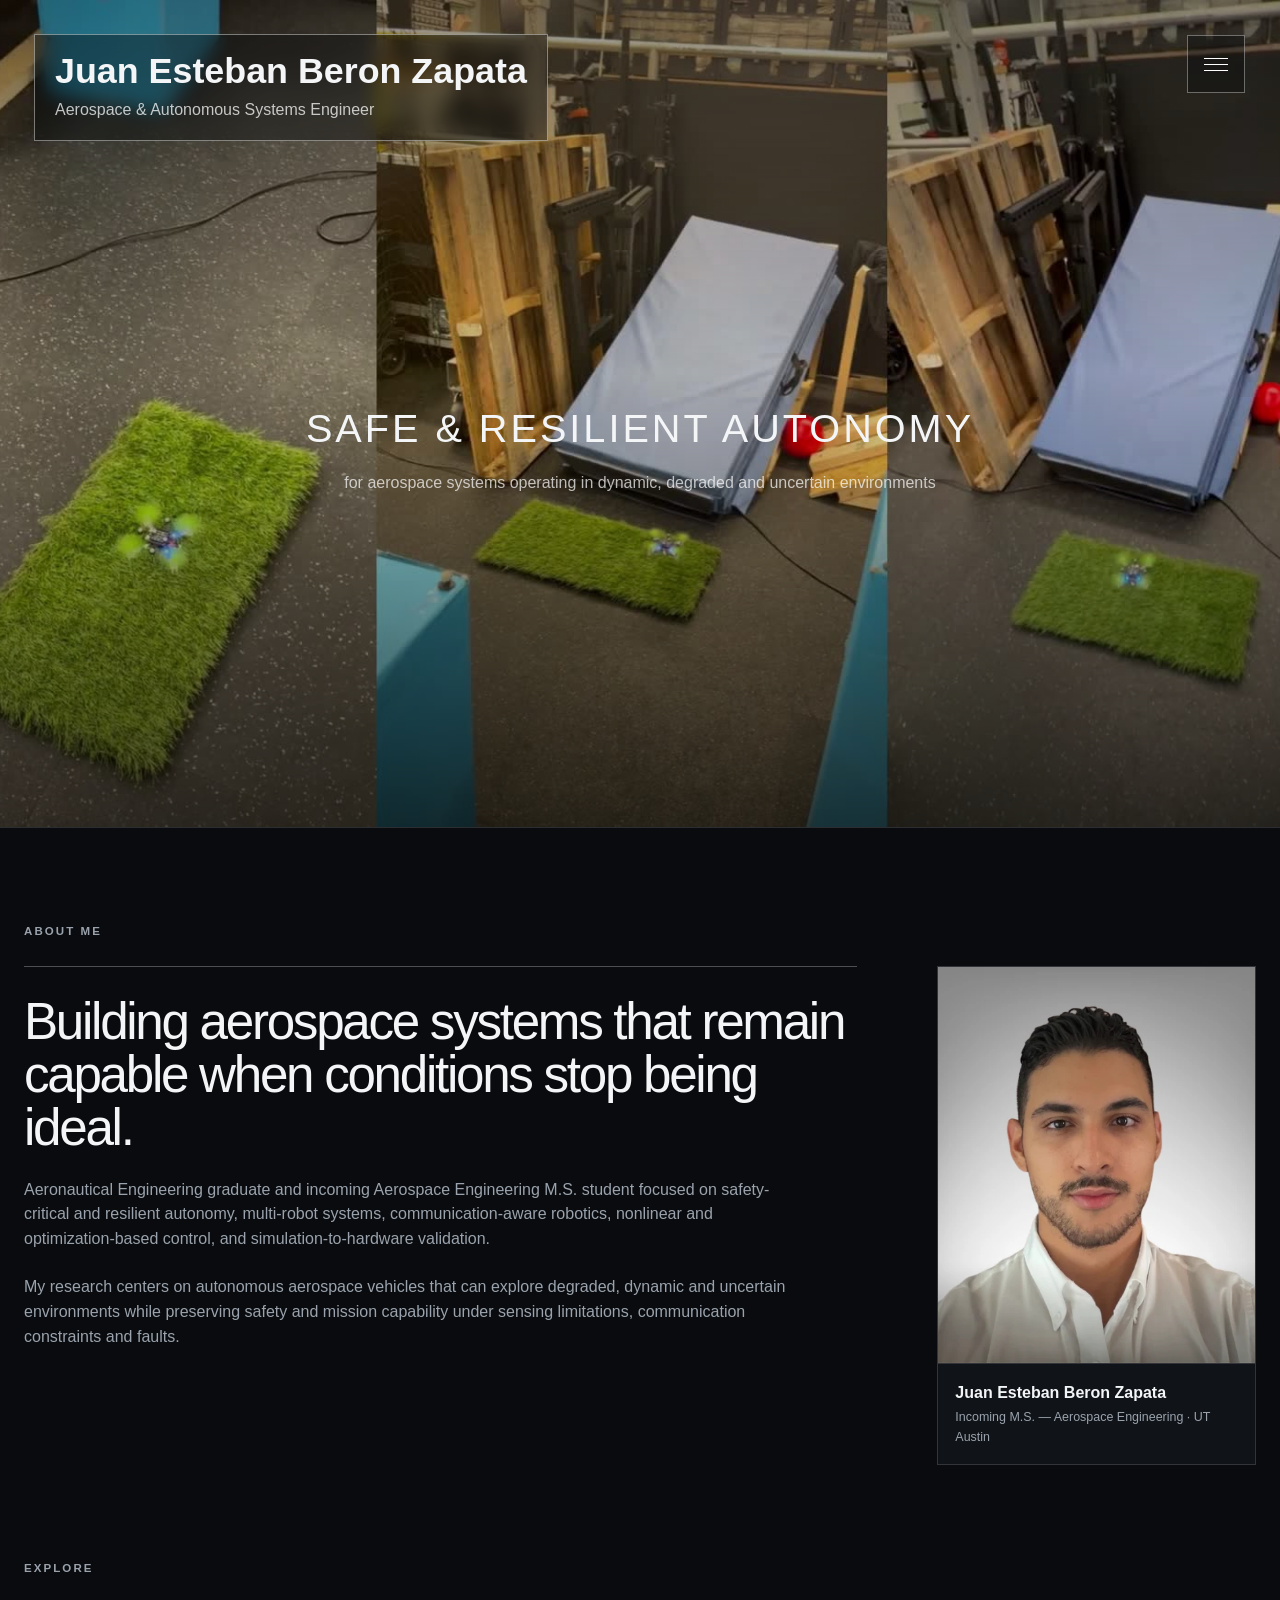
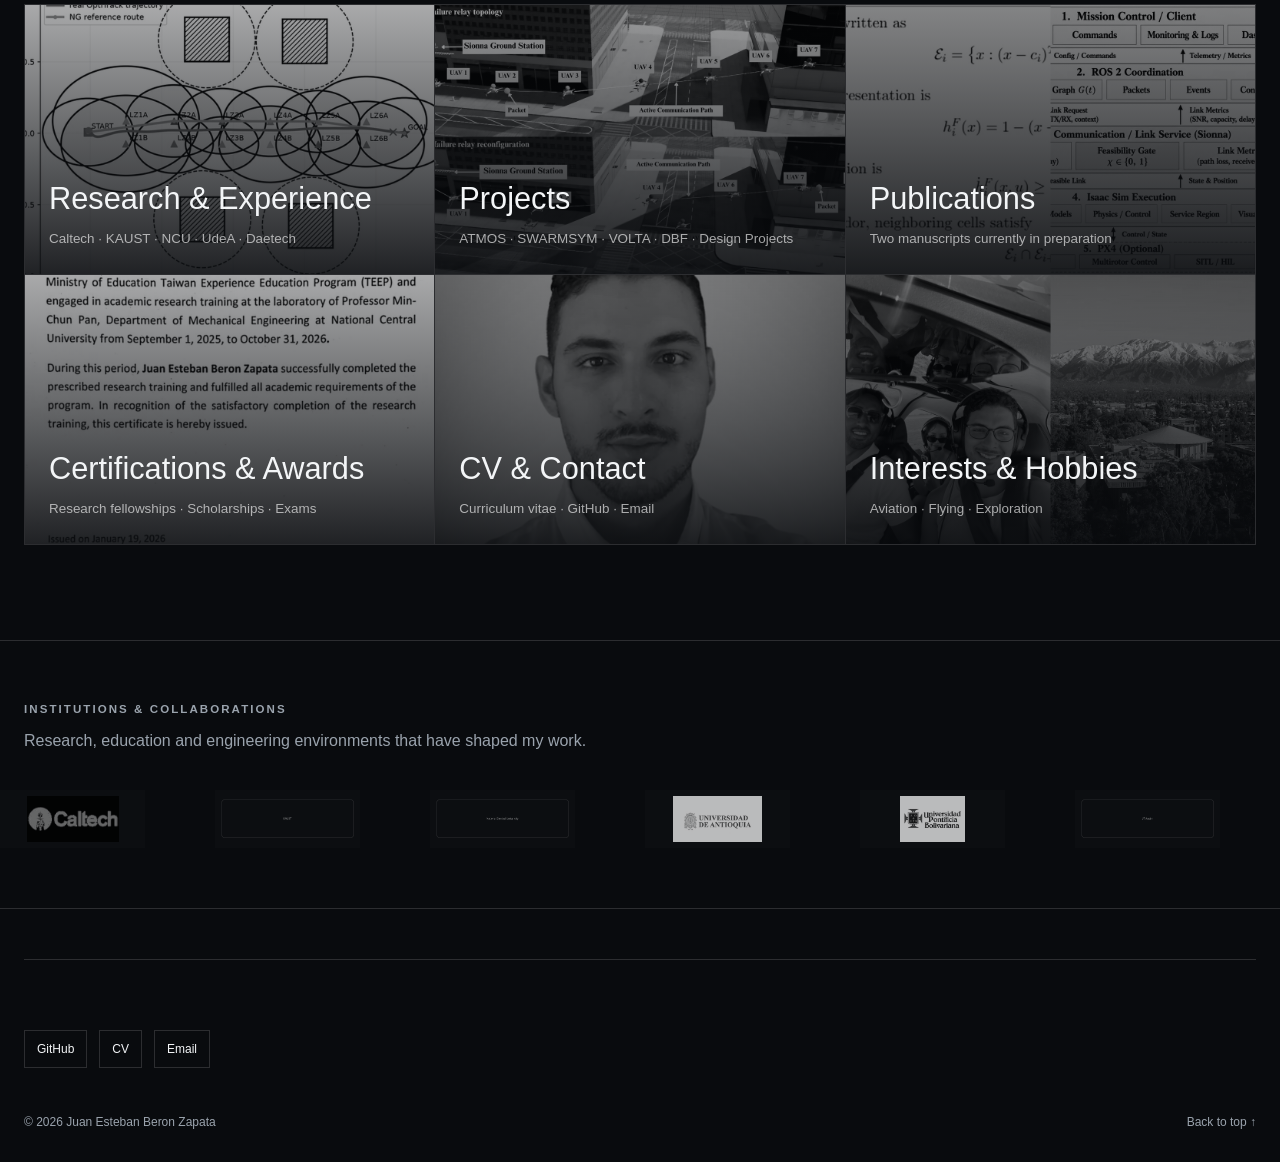
==== index.html @ 4d721536 "Update portfolio to V4 with integrated research media and project content" ====
<!doctype html><html lang="en"><head><meta charset="utf-8"><meta name="viewport" content="width=device-width,initial-scale=1"><title>Juan Esteban Beron Zapata</title><link rel="stylesheet" href="style.css"></head><body>
<header class="hero" id="home"><video class="hero__video" autoplay muted loop playsinline poster="assets/images/hero-poster.jpg"><source src="assets/media/hero.mp4" type="video/mp4"></video><div class="hero__overlay"></div><div class="hero__identity"><h1>Juan Esteban Beron Zapata</h1><p>Aerospace &amp; Autonomous Systems Engineer</p></div><button class="menu-toggle" id="menuToggle" aria-label="Open menu"><span></span><span></span><span></span></button><div class="hero__center"><strong>SAFE &amp; RESILIENT AUTONOMY</strong><span>for aerospace systems operating in dynamic, degraded and uncertain environments</span></div></header>
<aside class="menu-panel" id="menuPanel"><button class="menu-close" id="menuClose">×</button><nav><a href="research.html">Research</a><a href="projects.html">Projects</a><a href="publications.html">Publications</a><a href="awards.html">Certifications &amp; Awards</a><a href="contact.html">CV &amp; Contact</a><a href="interests.html">Interests &amp; Hobbies</a></nav></aside><div class="menu-backdrop" id="menuBackdrop"></div>
<section class="home-about shell"><div class="kicker">ABOUT ME</div><div class="home-about__grid"><div class="home-about__copy"><h2>Building aerospace systems that remain capable when conditions stop being ideal.</h2><p>Aeronautical Engineering graduate and incoming Aerospace Engineering M.S. student focused on safety-critical and resilient autonomy, multi-robot systems, communication-aware robotics, nonlinear and optimization-based control, and simulation-to-hardware validation.</p><p>My research centers on autonomous aerospace vehicles that can explore degraded, dynamic and uncertain environments while preserving safety and mission capability under sensing limitations, communication constraints and faults.</p></div><figure class="portrait"><img src="assets/images/profile.webp" alt="Juan Esteban Beron Zapata"><figcaption><strong>Juan Esteban Beron Zapata</strong><span>Incoming M.S. — Aerospace Engineering · UT Austin</span></figcaption></figure></div></section>
<section class="shell"><div class="kicker">EXPLORE</div><div class="tile-grid"><a class="tile tile--research" href="research.html"><div><h3>Research &amp; Experience</h3><p>Caltech · KAUST · NCU · UdeA · Daetech</p></div></a><a class="tile tile--projects" href="projects.html"><div><h3>Projects</h3><p>ATMOS · SWARMSYM · VOLTA · DBF · Design Projects</p></div></a><a class="tile tile--publications" href="publications.html"><div><h3>Publications</h3><p>Two manuscripts currently in preparation</p></div></a><a class="tile tile--awards" href="awards.html"><div><h3>Certifications &amp; Awards</h3><p>Research fellowships · Scholarships · Exams</p></div></a><a class="tile tile--contact" href="contact.html"><div><h3>CV &amp; Contact</h3><p>Curriculum vitae · GitHub · Email</p></div></a><a class="tile tile--interests" href="interests.html"><div><h3>Interests &amp; Hobbies</h3><p>Aviation · Flying · Exploration</p></div></a></div></section>
<section class="logo-strip"><div class="shell"><div class="kicker">INSTITUTIONS &amp; COLLABORATIONS</div><p>Research, education and engineering environments that have shaped my work.</p></div><div class="logo-marquee"><div class="logo-track"><img src="assets/logos/caltech.webp" alt="Caltech"><img src="assets/logos/kaust.png" alt="KAUST"><img src="assets/logos/ncu.png" alt="National Central University"><img src="assets/logos/udea.webp" alt="Universidad de Antioquia"><img src="assets/logos/upb.webp" alt="Universidad Pontificia Bolivariana"><img src="assets/logos/utaustin.png" alt="UT Austin"><img src="assets/logos/caltech.webp" alt=""><img src="assets/logos/kaust.png" alt=""><img src="assets/logos/ncu.png" alt=""><img src="assets/logos/udea.webp" alt=""><img src="assets/logos/upb.webp" alt=""><img src="assets/logos/utaustin.png" alt=""></div></div></section>
<footer class="footer shell"><div class="footer__links"><a href="https://github.com/kosmicplane" target="_blank">GitHub</a><a href="assets/documents/Juan_Beron_CV.pdf" target="_blank">CV</a><a href="mailto:juan.beron@upb.edu.co">Email</a></div><div class="footer__bottom"><span>© <span id="year"></span> Juan Esteban Beron Zapata</span><a href="#home">Back to top ↑</a></div></footer><script src="script.js"></script></body></html>
---- style.css ----
:root{--bg:#090b0e;--panel:#101318;--text:#f3f5f7;--muted:#9aa3ad;--line:rgba(255,255,255,.14);--line2:rgba(255,255,255,.28);--max:1240px}
*{box-sizing:border-box;margin:0;padding:0}html{scroll-behavior:smooth}body{background:var(--bg);color:var(--text);font-family:Inter,"Helvetica Neue",Arial,sans-serif;line-height:1.55}a{color:inherit;text-decoration:none}img{display:block;max-width:100%}button{font:inherit}.shell{width:min(calc(100% - 48px),var(--max));margin:auto}.kicker{font-size:.72rem;letter-spacing:.18em;text-transform:uppercase;color:var(--muted);font-weight:600}
.page-top{padding:24px 0;border-bottom:1px solid var(--line);position:sticky;top:0;background:rgba(9,11,14,.9);backdrop-filter:blur(12px);z-index:20}.page-top__row{display:flex;justify-content:space-between;align-items:center;gap:24px}.brand{font-weight:600}.brand small{display:block;color:var(--muted);font-weight:400;font-size:.72rem}.nav{display:flex;gap:18px;flex-wrap:wrap}.nav a{font-size:.75rem;text-transform:uppercase;letter-spacing:.08em;color:var(--muted)}.nav a:hover{color:var(--text)}
.page-hero{padding:80px 0 48px;border-bottom:1px solid var(--line)}.page-hero h1{font-size:clamp(2.5rem,6vw,6rem);line-height:.97;letter-spacing:-.055em;font-weight:500;max-width:980px}.page-hero p{max-width:760px;color:var(--muted);margin-top:20px}
.hero{position:relative;min-height:92vh;overflow:hidden;border-bottom:1px solid var(--line);isolation:isolate}.hero__video{position:absolute;inset:0;width:100%;height:100%;object-fit:cover;z-index:-3;background:#111}.hero__overlay{position:absolute;inset:0;z-index:-2;background:linear-gradient(180deg,rgba(0,0,0,.42),rgba(0,0,0,.12) 45%,rgba(0,0,0,.66))}.hero__identity{position:absolute;top:34px;left:34px;border:1px solid rgba(255,255,255,.42);background:rgba(7,9,12,.4);backdrop-filter:blur(9px);padding:17px 20px;max-width:min(540px,calc(100% - 150px))}.hero__identity h1{font-size:clamp(1.4rem,2.8vw,2.25rem);line-height:1.06;font-weight:600}.hero__identity p{margin-top:8px;color:rgba(255,255,255,.74)}.hero__center{position:absolute;left:50%;top:54%;transform:translate(-50%,-50%);width:min(800px,calc(100% - 48px));text-align:center}.hero__center strong{font-size:clamp(1.45rem,3.1vw,3.2rem);font-weight:500;letter-spacing:.075em}.hero__center span{display:block;margin-top:12px;color:rgba(255,255,255,.7)}
.menu-toggle{position:absolute;top:35px;right:35px;width:58px;height:58px;border:1px solid rgba(255,255,255,.36);background:rgba(7,9,12,.38);color:#fff;cursor:pointer;display:grid;place-content:center;gap:5px}.menu-toggle span{width:24px;height:1px;background:#fff}.menu-panel{position:fixed;top:0;right:0;z-index:60;width:min(430px,90vw);height:100vh;background:#0c0f13;border-left:1px solid var(--line);transform:translateX(105%);transition:.35s;padding:90px 42px}.menu-panel.open{transform:translateX(0)}.menu-panel nav{display:flex;flex-direction:column}.menu-panel nav a{padding:17px 0;border-bottom:1px solid var(--line);font-size:clamp(1.25rem,3vw,2.1rem)}.menu-close{position:absolute;top:27px;right:31px;background:none;border:0;color:#fff;font-size:2.1rem;cursor:pointer}.menu-backdrop{position:fixed;inset:0;z-index:59;background:rgba(0,0,0,.58);opacity:0;pointer-events:none;transition:.3s}.menu-backdrop.open{opacity:1;pointer-events:auto}
.home-about{padding:95px 0}.home-about__grid{display:grid;grid-template-columns:minmax(0,1.7fr) minmax(250px,.65fr);gap:80px;margin-top:25px}.home-about__copy{border-top:1px solid var(--line2);padding-top:28px}.home-about__copy h2{font-size:clamp(2rem,4vw,4.1rem);line-height:1.04;letter-spacing:-.045em;font-weight:500}.home-about__copy p{color:var(--muted);margin-top:23px;max-width:780px}.portrait{border:1px solid var(--line);background:var(--panel)}.portrait img{width:100%;aspect-ratio:4/5;object-fit:cover}.portrait figcaption{padding:17px;border-top:1px solid var(--line);display:flex;flex-direction:column;gap:3px}.portrait span{color:var(--muted);font-size:.78rem}
.tile-grid{display:grid;grid-template-columns:repeat(3,1fr);border-top:1px solid var(--line);border-left:1px solid var(--line);margin:26px 0 95px}.tile{position:relative;min-height:270px;padding:24px;border-right:1px solid var(--line);border-bottom:1px solid var(--line);overflow:hidden;isolation:isolate;display:flex;flex-direction:column;justify-content:flex-end}.tile:before{content:"";position:absolute;inset:0;z-index:-2;background-size:cover;background-position:center;filter:grayscale(1);transition:.45s}.tile:after{content:"";position:absolute;inset:0;z-index:-1;background:linear-gradient(180deg,rgba(8,10,13,.35),rgba(8,10,13,.9))}.tile:hover:before{transform:scale(1.06);filter:grayscale(.25)}.tile h3{font-size:clamp(1.45rem,2.4vw,2.1rem);font-weight:500}.tile p{color:rgba(255,255,255,.63);font-size:.84rem;margin-top:7px}.tile--research:before{background-image:url("assets/images/cards/research.webp")}.tile--projects:before{background-image:url("assets/images/cards/projects.webp")}.tile--publications:before{background-image:url("assets/images/cards/publications.webp")}.tile--awards:before{background-image:url("assets/images/cards/awards.webp")}.tile--contact:before{background-image:url("assets/images/cards/contact.webp")}.tile--interests:before{background-image:url("assets/images/cards/interests.webp")}
.logo-strip{padding:60px 0;border-top:1px solid var(--line);border-bottom:1px solid var(--line);overflow:hidden}.logo-strip p{color:var(--muted);margin-top:10px}.logo-marquee{margin-top:36px;overflow:hidden}.logo-track{display:flex;width:max-content;gap:70px;align-items:center;animation:marquee 34s linear infinite}.logo-track:hover{animation-play-state:paused}.logo-track img{width:145px;height:58px;object-fit:contain;filter:grayscale(1);opacity:.72}@keyframes marquee{to{transform:translateX(calc(-50% - 35px))}}
.section{padding:70px 0}.cards-list{display:grid;gap:16px}.experience-card,.project-card{display:grid;grid-template-columns:minmax(0,1fr) 290px;border:1px solid var(--line);background:var(--panel);min-height:190px;cursor:pointer;transition:.2s}.experience-card:hover,.project-card:hover{border-color:var(--line2);transform:translateY(-2px)}.card-info{padding:24px}.card-info h2{font-size:1.45rem;font-weight:500}.card-meta{display:grid;grid-template-columns:100px 1fr;gap:6px 16px;margin-top:18px;font-size:.86rem}.card-meta dt{color:var(--muted)}.card-preview{border-left:1px solid var(--line);min-height:188px;background:#0c0f13}.card-preview img{width:100%;height:100%;object-fit:cover;filter:grayscale(.8)}.project-card .card-info p{color:var(--muted);margin-top:12px;max-width:760px}.card-action{display:inline-block;margin-top:18px;font-size:.75rem;letter-spacing:.08em;text-transform:uppercase;color:#dfe4e9}
.modal{position:fixed;inset:0;z-index:80;display:none}.modal.open{display:block}.modal__backdrop{position:absolute;inset:0;background:rgba(0,0,0,.72);backdrop-filter:blur(5px)}.modal__dialog{position:relative;z-index:2;width:min(1040px,calc(100% - 34px));max-height:88vh;overflow:auto;margin:6vh auto;background:#0d1014;border:1px solid var(--line2)}.modal__top{display:flex;justify-content:space-between;gap:20px;align-items:flex-start;padding:26px;border-bottom:1px solid var(--line)}.modal__top h2{font-size:clamp(1.8rem,4vw,3.2rem);line-height:1.05;font-weight:500}.modal__close{background:none;border:1px solid var(--line);color:#fff;width:42px;height:42px;cursor:pointer;font-size:1.45rem}.modal__body{padding:26px}.modal-grid{display:grid;grid-template-columns:1fr 1fr;gap:18px}.info-block{border-top:1px solid var(--line);padding-top:15px}.info-block h3{font-size:.72rem;letter-spacing:.13em;text-transform:uppercase;color:var(--muted);margin-bottom:9px}.info-block p,.info-block li{color:#d5d9de;font-size:.93rem}.info-block ul{padding-left:18px}.media-grid{display:grid;grid-template-columns:repeat(2,1fr);gap:12px;margin-top:12px}.media-grid img,.media-grid video{width:100%;aspect-ratio:16/10;object-fit:cover;border:1px solid var(--line);background:#12161b}.tags{display:flex;flex-wrap:wrap;gap:7px}.tag{border:1px solid var(--line);padding:6px 9px;font-size:.72rem;color:#cbd1d7}
.publication-list{border-top:1px solid var(--line)}.pub{padding:26px 0;border-bottom:1px solid var(--line);display:grid;grid-template-columns:1fr auto;gap:25px}.pub h2{font-size:1.3rem;font-weight:500}.pub p{color:var(--muted);margin-top:7px;font-size:.9rem}.pub-links{display:flex;flex-wrap:wrap;gap:8px;margin-top:13px}.pub-links a{border:1px solid var(--line);padding:7px 10px;font-size:.72rem;text-transform:uppercase}.status{font-size:.72rem;text-transform:uppercase;letter-spacing:.08em;color:var(--muted);white-space:nowrap}
.awards-grid{display:grid;grid-template-columns:repeat(2,1fr);gap:16px}.award{border:1px solid var(--line);background:var(--panel);padding:23px}.award h2{font-size:1.25rem;font-weight:500}.award dl{display:grid;grid-template-columns:90px 1fr;gap:7px 14px;margin-top:18px;font-size:.86rem}.award dt{color:var(--muted)}.award a{display:inline-block;margin-top:18px;border:1px solid var(--line);padding:8px 11px;font-size:.72rem;text-transform:uppercase}
.contact-grid{display:grid;grid-template-columns:1.2fr .8fr;gap:30px}.contact-box{border:1px solid var(--line);background:var(--panel);padding:28px}.contact-box h2{font-size:clamp(1.6rem,3vw,2.5rem);font-weight:500}.contact-links{display:grid;gap:10px;margin-top:22px}.contact-links a,.contact-links span{border-bottom:1px solid var(--line);padding:10px 0}.cv-button{display:inline-block;margin-top:25px;border:1px solid var(--line2);padding:11px 15px;text-transform:uppercase;font-size:.76rem}
.interest{display:grid;grid-template-columns:.8fr 1.2fr;gap:28px;padding:32px 0;border-bottom:1px solid var(--line)}.interest h2{font-size:2rem;font-weight:500}.interest p{color:var(--muted);margin-top:12px}.interest-gallery{display:grid;grid-template-columns:repeat(3,1fr);gap:10px}.interest-gallery img{width:100%;aspect-ratio:4/3;object-fit:cover;border:1px solid var(--line)}
.footer{padding:70px 0 30px;border-top:1px solid var(--line);margin-top:50px}.footer__links{display:flex;gap:12px;flex-wrap:wrap}.footer__links a{border:1px solid var(--line);padding:9px 12px;font-size:.75rem}.footer__bottom{margin-top:45px;color:var(--muted);font-size:.75rem;display:flex;justify-content:space-between;gap:20px}
@media(max-width:900px){.home-about__grid,.contact-grid,.interest{grid-template-columns:1fr}.tile-grid{grid-template-columns:repeat(2,1fr)}.experience-card,.project-card{grid-template-columns:1fr}.card-preview{border-left:0;border-top:1px solid var(--line);height:230px}.awards-grid{grid-template-columns:1fr}.modal-grid{grid-template-columns:1fr}}
@media(max-width:620px){.shell{width:min(calc(100% - 28px),var(--max))}.nav{display:none}.tile-grid{grid-template-columns:1fr}.hero__identity{top:18px;left:18px;max-width:calc(100% - 95px)}.menu-toggle{top:18px;right:18px;width:48px;height:48px}.media-grid,.interest-gallery{grid-template-columns:1fr 1fr}.pub{grid-template-columns:1fr}.status{white-space:normal}}

/* ---------- V3: technical research records ---------- */
.modal__dialog--wide{width:min(1180px,calc(100% - 34px))}
.metrics{display:grid;grid-template-columns:repeat(4,1fr);border:1px solid var(--line);margin-bottom:28px}
.metric{padding:18px;border-right:1px solid var(--line);background:rgba(255,255,255,.018)}
.metric:last-child{border-right:0}.metric strong{display:block;font-size:1.45rem;font-weight:500;letter-spacing:-.03em}.metric span{display:block;color:var(--muted);font-size:.76rem;margin-top:5px}
.detail-section{border-top:1px solid var(--line);padding-top:17px;margin-top:23px}.detail-section:first-child{margin-top:0}.detail-section h3{font-size:.72rem;letter-spacing:.14em;text-transform:uppercase;color:var(--muted);margin-bottom:9px}.detail-section p{color:#d7dce1;font-size:.94rem}
.theory-grid{display:grid;grid-template-columns:repeat(2,1fr);gap:22px;margin-top:8px}.theory-grid .detail-section{margin-top:0}
.evidence-grid{display:grid;grid-template-columns:repeat(2,1fr);gap:14px;margin-top:28px}.evidence-grid figure{border:1px solid var(--line);background:#0a0c0f}.evidence-grid img{width:100%;height:100%;max-height:460px;object-fit:contain;background:#f5f5f5}.evidence-grid figcaption{padding:10px 12px;color:var(--muted);font-size:.74rem;border-top:1px solid var(--line)}.wide-evidence{grid-column:1/-1}.single-evidence{grid-template-columns:1fr}.single-evidence figure{max-width:800px}
.doc-links{display:flex;flex-wrap:wrap;gap:9px;margin-top:25px;padding-top:18px;border-top:1px solid var(--line)}.doc-links a{border:1px solid var(--line);padding:9px 12px;font-size:.74rem;text-transform:uppercase;letter-spacing:.06em}.doc-links a:hover{border-color:var(--line2);background:var(--panel2)}
.doc-unavailable{display:block;margin-top:18px;color:#6f7882;font-size:.76rem}.secondary-doc{margin-left:8px}
.award a.secondary-doc{margin-left:8px}
@media(max-width:820px){.metrics{grid-template-columns:repeat(2,1fr)}.metric:nth-child(2){border-right:0}.metric{border-bottom:1px solid var(--line)}.theory-grid{grid-template-columns:1fr}.evidence-grid{grid-template-columns:1fr}.wide-evidence{grid-column:auto}}

/* V4 detail components */
.research-question{border-left:3px solid #d7dde4;background:#12171d;padding:18px 20px;margin-bottom:24px}.research-question span{display:block;color:var(--muted);font-size:.7rem;letter-spacing:.12em;text-transform:uppercase;margin-bottom:7px}.research-question strong{font-size:1.14rem;font-weight:500}.pipeline{display:flex;align-items:center;gap:10px;flex-wrap:wrap;margin:24px 0}.pipeline span{border:1px solid var(--line);background:#11151a;padding:8px 11px;font-size:.77rem}.pipeline b{color:var(--muted);font-weight:400}.equation{overflow-x:auto;padding:10px 4px;color:#eef2f6}.video-grid{display:grid;grid-template-columns:repeat(3,1fr);gap:12px;margin-top:22px}.video-grid.one-video{grid-template-columns:minmax(0,720px)}.video-grid video{width:100%;aspect-ratio:16/9;background:#07090b;border:1px solid var(--line)}.video-grid figcaption,.evidence-grid figcaption{color:var(--muted);font-size:.72rem;margin-top:7px}.artifact-list{margin-top:24px;border-top:1px solid var(--line);padding-top:16px}.artifact-list>span{display:block;color:var(--muted);font-size:.72rem;letter-spacing:.12em;text-transform:uppercase;margin-bottom:8px}.artifact-list ul{padding-left:18px;color:#d5d9de}.status-note{margin-top:22px;padding:14px 16px;border:1px solid rgba(255,255,255,.12);background:#0f1318;color:#b8c0c9;font-size:.82rem}.subsection-title{font-size:1.15rem;font-weight:500;margin-bottom:20px}.section--compact{padding-top:20px}.award--image{padding:0;overflow:hidden}.award--image>img{width:100%;height:190px;object-fit:cover;object-position:top;border-bottom:1px solid var(--line)}.award--image>div{padding:23px}.award-links{display:flex;flex-wrap:wrap;gap:8px;margin-top:16px}.award-links a{border:1px solid var(--line);padding:7px 10px;font-size:.72rem}.contact-role{color:var(--muted);margin-top:8px}.contact-photo{padding:0;overflow:hidden}.contact-photo img{width:100%;max-height:540px;object-fit:cover}.contact-photo .cv-button{margin:18px}.logo-track img{background:rgba(255,255,255,.02);padding:6px;object-fit:contain}.evidence-grid img{background:#fff}.modal__body a{color:#e4e8ec;text-decoration:underline;text-decoration-color:rgba(255,255,255,.25);text-underline-offset:3px}
@media(max-width:900px){.video-grid{grid-template-columns:1fr}.pipeline b{display:none}}
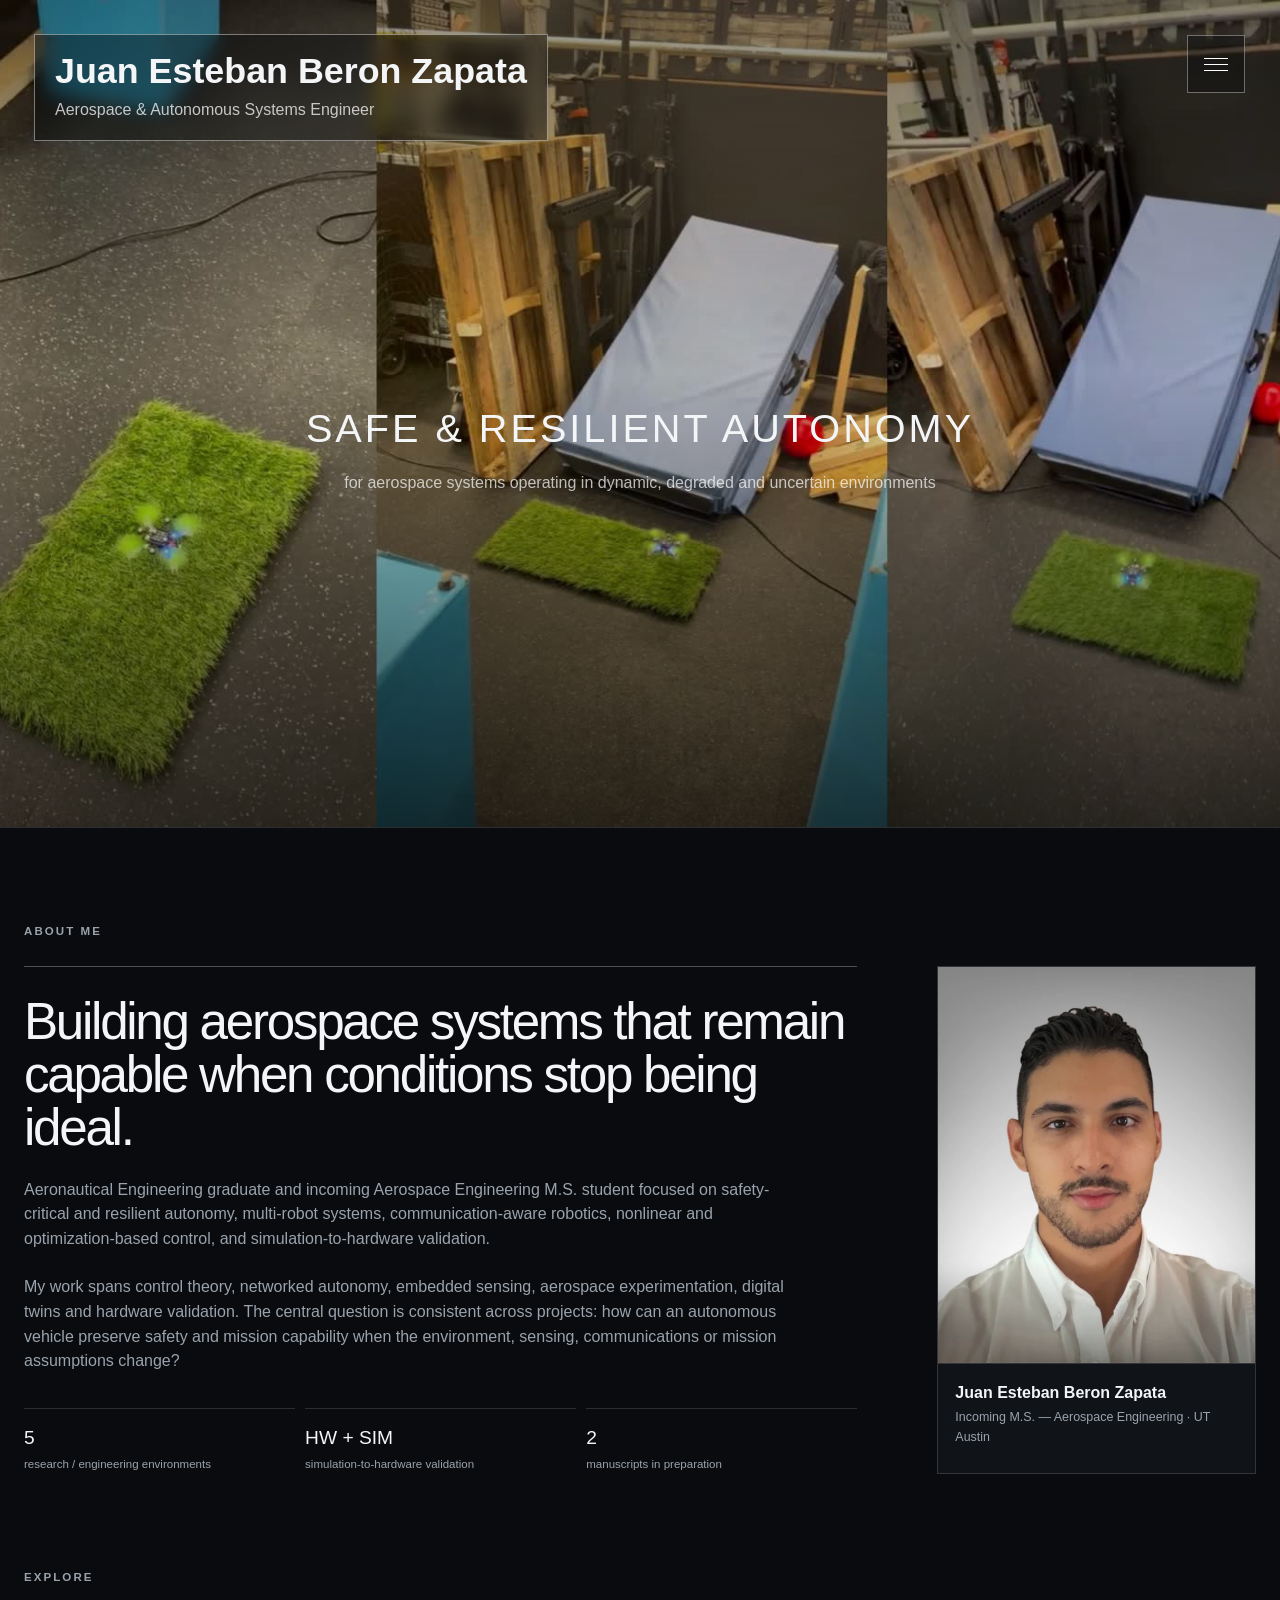
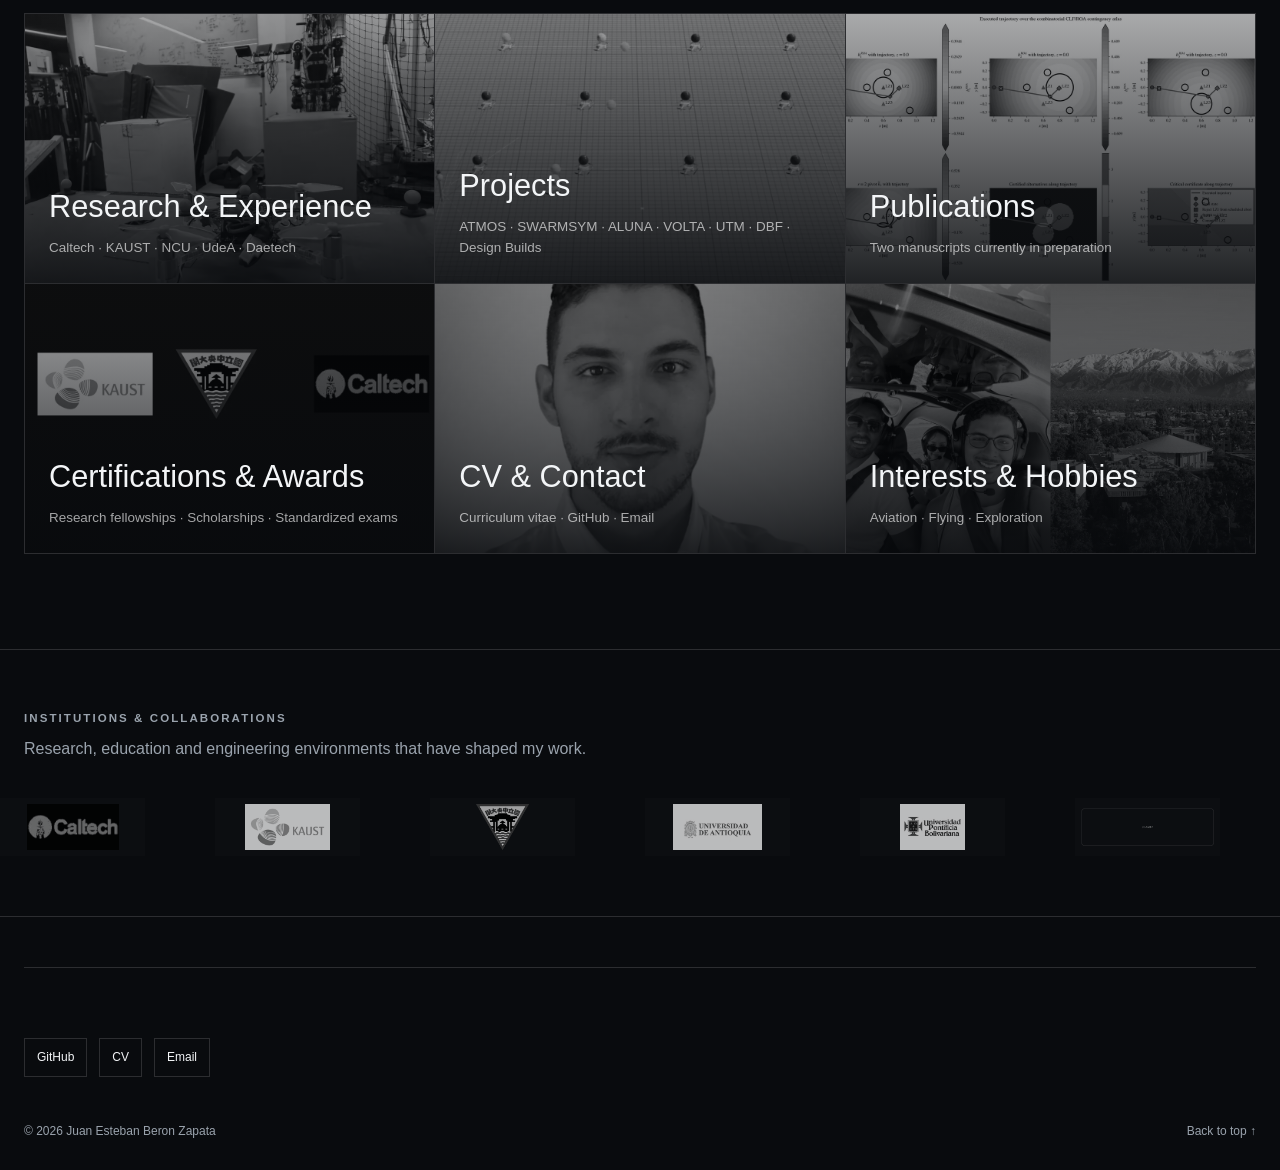
==== commit 0ba98bea: "Update portfolio to V5 with expanded research and project content" ====
--- a/index.html
+++ b/index.html
@@ -1,7 +1,7 @@
-<!doctype html><html lang="en"><head><meta charset="utf-8"><meta name="viewport" content="width=device-width,initial-scale=1"><title>Juan Esteban Beron Zapata</title><link rel="stylesheet" href="style.css"></head><body>
+<!doctype html><html lang="en"><head><meta charset="utf-8"><meta name="viewport" content="width=device-width,initial-scale=1"><meta name="description" content="Juan Esteban Beron Zapata — aerospace autonomy, robotics, control and resilient systems."><title>Juan Esteban Beron Zapata</title><link rel="stylesheet" href="style.css"></head><body>
 <header class="hero" id="home"><video class="hero__video" autoplay muted loop playsinline poster="assets/images/hero-poster.jpg"><source src="assets/media/hero.mp4" type="video/mp4"></video><div class="hero__overlay"></div><div class="hero__identity"><h1>Juan Esteban Beron Zapata</h1><p>Aerospace &amp; Autonomous Systems Engineer</p></div><button class="menu-toggle" id="menuToggle" aria-label="Open menu"><span></span><span></span><span></span></button><div class="hero__center"><strong>SAFE &amp; RESILIENT AUTONOMY</strong><span>for aerospace systems operating in dynamic, degraded and uncertain environments</span></div></header>
 <aside class="menu-panel" id="menuPanel"><button class="menu-close" id="menuClose">×</button><nav><a href="research.html">Research</a><a href="projects.html">Projects</a><a href="publications.html">Publications</a><a href="awards.html">Certifications &amp; Awards</a><a href="contact.html">CV &amp; Contact</a><a href="interests.html">Interests &amp; Hobbies</a></nav></aside><div class="menu-backdrop" id="menuBackdrop"></div>
-<section class="home-about shell"><div class="kicker">ABOUT ME</div><div class="home-about__grid"><div class="home-about__copy"><h2>Building aerospace systems that remain capable when conditions stop being ideal.</h2><p>Aeronautical Engineering graduate and incoming Aerospace Engineering M.S. student focused on safety-critical and resilient autonomy, multi-robot systems, communication-aware robotics, nonlinear and optimization-based control, and simulation-to-hardware validation.</p><p>My research centers on autonomous aerospace vehicles that can explore degraded, dynamic and uncertain environments while preserving safety and mission capability under sensing limitations, communication constraints and faults.</p></div><figure class="portrait"><img src="assets/images/profile.webp" alt="Juan Esteban Beron Zapata"><figcaption><strong>Juan Esteban Beron Zapata</strong><span>Incoming M.S. — Aerospace Engineering · UT Austin</span></figcaption></figure></div></section>
-<section class="shell"><div class="kicker">EXPLORE</div><div class="tile-grid"><a class="tile tile--research" href="research.html"><div><h3>Research &amp; Experience</h3><p>Caltech · KAUST · NCU · UdeA · Daetech</p></div></a><a class="tile tile--projects" href="projects.html"><div><h3>Projects</h3><p>ATMOS · SWARMSYM · VOLTA · DBF · Design Projects</p></div></a><a class="tile tile--publications" href="publications.html"><div><h3>Publications</h3><p>Two manuscripts currently in preparation</p></div></a><a class="tile tile--awards" href="awards.html"><div><h3>Certifications &amp; Awards</h3><p>Research fellowships · Scholarships · Exams</p></div></a><a class="tile tile--contact" href="contact.html"><div><h3>CV &amp; Contact</h3><p>Curriculum vitae · GitHub · Email</p></div></a><a class="tile tile--interests" href="interests.html"><div><h3>Interests &amp; Hobbies</h3><p>Aviation · Flying · Exploration</p></div></a></div></section>
-<section class="logo-strip"><div class="shell"><div class="kicker">INSTITUTIONS &amp; COLLABORATIONS</div><p>Research, education and engineering environments that have shaped my work.</p></div><div class="logo-marquee"><div class="logo-track"><img src="assets/logos/caltech.webp" alt="Caltech"><img src="assets/logos/kaust.png" alt="KAUST"><img src="assets/logos/ncu.png" alt="National Central University"><img src="assets/logos/udea.webp" alt="Universidad de Antioquia"><img src="assets/logos/upb.webp" alt="Universidad Pontificia Bolivariana"><img src="assets/logos/utaustin.png" alt="UT Austin"><img src="assets/logos/caltech.webp" alt=""><img src="assets/logos/kaust.png" alt=""><img src="assets/logos/ncu.png" alt=""><img src="assets/logos/udea.webp" alt=""><img src="assets/logos/upb.webp" alt=""><img src="assets/logos/utaustin.png" alt=""></div></div></section>
-<footer class="footer shell"><div class="footer__links"><a href="https://github.com/kosmicplane" target="_blank">GitHub</a><a href="assets/documents/Juan_Beron_CV.pdf" target="_blank">CV</a><a href="mailto:juan.beron@upb.edu.co">Email</a></div><div class="footer__bottom"><span>© <span id="year"></span> Juan Esteban Beron Zapata</span><a href="#home">Back to top ↑</a></div></footer><script src="script.js"></script></body></html>+<section class="home-about shell"><div class="kicker">ABOUT ME</div><div class="home-about__grid"><div class="home-about__copy"><h2>Building aerospace systems that remain capable when conditions stop being ideal.</h2><p>Aeronautical Engineering graduate and incoming Aerospace Engineering M.S. student focused on safety-critical and resilient autonomy, multi-robot systems, communication-aware robotics, nonlinear and optimization-based control, and simulation-to-hardware validation.</p><p>My work spans control theory, networked autonomy, embedded sensing, aerospace experimentation, digital twins and hardware validation. The central question is consistent across projects: how can an autonomous vehicle preserve safety and mission capability when the environment, sensing, communications or mission assumptions change?</p><div class="home-highlights"><div><strong>5</strong><span>research / engineering environments</span></div><div><strong>HW + SIM</strong><span>simulation-to-hardware validation</span></div><div><strong>2</strong><span>manuscripts in preparation</span></div></div></div><figure class="portrait"><img src="assets/images/profile.webp" alt="Juan Esteban Beron Zapata"><figcaption><strong>Juan Esteban Beron Zapata</strong><span>Incoming M.S. — Aerospace Engineering · UT Austin</span></figcaption></figure></div></section>
+<section class="shell"><div class="kicker">EXPLORE</div><div class="tile-grid"><a class="tile tile--research" href="research.html"><div><h3>Research &amp; Experience</h3><p>Caltech · KAUST · NCU · UdeA · Daetech</p></div></a><a class="tile tile--projects" href="projects.html"><div><h3>Projects</h3><p>ATMOS · SWARMSYM · ALUNA · VOLTA · UTM · DBF · Design Builds</p></div></a><a class="tile tile--publications" href="publications.html"><div><h3>Publications</h3><p>Two manuscripts currently in preparation</p></div></a><a class="tile tile--awards" href="awards.html"><div><h3>Certifications &amp; Awards</h3><p>Research fellowships · Scholarships · Standardized exams</p></div></a><a class="tile tile--contact" href="contact.html"><div><h3>CV &amp; Contact</h3><p>Curriculum vitae · GitHub · Email</p></div></a><a class="tile tile--interests" href="interests.html"><div><h3>Interests &amp; Hobbies</h3><p>Aviation · Flying · Exploration</p></div></a></div></section>
+<section class="logo-strip"><div class="shell"><div class="kicker">INSTITUTIONS &amp; COLLABORATIONS</div><p>Research, education and engineering environments that have shaped my work.</p></div><div class="logo-marquee"><div class="logo-track"><img src="assets/logos/caltech.webp" alt="Caltech"><img src="assets/logos/kaust-user.png" alt="KAUST"><img src="assets/logos/ncu-user.png" alt="National Central University"><img src="assets/logos/udea.webp" alt="Universidad de Antioquia"><img src="assets/logos/upb.webp" alt="Universidad Pontificia Bolivariana"><img src="assets/logos/utaustin.png" alt="UT Austin"><img src="assets/logos/caltech.webp" alt=""><img src="assets/logos/kaust-user.png" alt=""><img src="assets/logos/ncu-user.png" alt=""><img src="assets/logos/udea.webp" alt=""><img src="assets/logos/upb.webp" alt=""><img src="assets/logos/utaustin.png" alt=""></div></div></section>
+<footer class="footer shell"><div class="footer__links"><a href="https://github.com/kosmicplane" target="_blank" rel="noopener">GitHub</a><a href="assets/documents/Juan_Beron_CV.pdf" target="_blank">CV</a><a href="mailto:juan.beron@upb.edu.co">Email</a></div><div class="footer__bottom"><span>© <span id="year"></span> Juan Esteban Beron Zapata</span><a href="#home">Back to top ↑</a></div></footer><script src="script.js"></script></body></html>
--- a/style.css
+++ b/style.css
@@ -34,3 +34,7 @@
 /* V4 detail components */
 .research-question{border-left:3px solid #d7dde4;background:#12171d;padding:18px 20px;margin-bottom:24px}.research-question span{display:block;color:var(--muted);font-size:.7rem;letter-spacing:.12em;text-transform:uppercase;margin-bottom:7px}.research-question strong{font-size:1.14rem;font-weight:500}.pipeline{display:flex;align-items:center;gap:10px;flex-wrap:wrap;margin:24px 0}.pipeline span{border:1px solid var(--line);background:#11151a;padding:8px 11px;font-size:.77rem}.pipeline b{color:var(--muted);font-weight:400}.equation{overflow-x:auto;padding:10px 4px;color:#eef2f6}.video-grid{display:grid;grid-template-columns:repeat(3,1fr);gap:12px;margin-top:22px}.video-grid.one-video{grid-template-columns:minmax(0,720px)}.video-grid video{width:100%;aspect-ratio:16/9;background:#07090b;border:1px solid var(--line)}.video-grid figcaption,.evidence-grid figcaption{color:var(--muted);font-size:.72rem;margin-top:7px}.artifact-list{margin-top:24px;border-top:1px solid var(--line);padding-top:16px}.artifact-list>span{display:block;color:var(--muted);font-size:.72rem;letter-spacing:.12em;text-transform:uppercase;margin-bottom:8px}.artifact-list ul{padding-left:18px;color:#d5d9de}.status-note{margin-top:22px;padding:14px 16px;border:1px solid rgba(255,255,255,.12);background:#0f1318;color:#b8c0c9;font-size:.82rem}.subsection-title{font-size:1.15rem;font-weight:500;margin-bottom:20px}.section--compact{padding-top:20px}.award--image{padding:0;overflow:hidden}.award--image>img{width:100%;height:190px;object-fit:cover;object-position:top;border-bottom:1px solid var(--line)}.award--image>div{padding:23px}.award-links{display:flex;flex-wrap:wrap;gap:8px;margin-top:16px}.award-links a{border:1px solid var(--line);padding:7px 10px;font-size:.72rem}.contact-role{color:var(--muted);margin-top:8px}.contact-photo{padding:0;overflow:hidden}.contact-photo img{width:100%;max-height:540px;object-fit:cover}.contact-photo .cv-button{margin:18px}.logo-track img{background:rgba(255,255,255,.02);padding:6px;object-fit:contain}.evidence-grid img{background:#fff}.modal__body a{color:#e4e8ec;text-decoration:underline;text-decoration-color:rgba(255,255,255,.25);text-underline-offset:3px}
 @media(max-width:900px){.video-grid{grid-template-columns:1fr}.pipeline b{display:none}}
+
+/* ---------- V5 richness / evidence / long-form dossier ---------- */
+.home-highlights{display:grid;grid-template-columns:repeat(3,1fr);gap:10px;margin-top:34px}.home-highlights>div{border-top:1px solid var(--line);padding-top:14px}.home-highlights strong{display:block;font-size:1.2rem;font-weight:500}.home-highlights span{display:block;color:var(--muted);font-size:.72rem;margin-top:3px}.card-chips{display:flex;flex-wrap:wrap;gap:6px;margin-top:16px}.card-chips span{border:1px solid var(--line);padding:5px 8px;font-size:.68rem;color:#b9c2cb;background:rgba(255,255,255,.02)}.modal-lede{color:var(--muted);max-width:820px;margin-top:10px;font-size:.9rem}.result-table{display:grid;grid-template-columns:repeat(2,1fr);gap:1px;background:var(--line);border:1px solid var(--line);margin-top:14px}.result-table>div{background:#0f1318;padding:17px}.result-table span{display:block;color:var(--muted);font-size:.7rem;text-transform:uppercase;letter-spacing:.1em}.result-table strong{display:block;font-size:1.22rem;font-weight:500;margin-top:5px}.result-table small{display:block;color:#aab3bc;margin-top:5px}.project-stack{display:grid;gap:12px}.project-stack article{border:1px solid var(--line);background:#0f1318;padding:20px}.project-stack h3{font-size:1.15rem;font-weight:500}.project-stack p{color:#cbd2d9;margin-top:8px;font-size:.9rem}.mini-metrics{display:flex;gap:8px;flex-wrap:wrap;margin-top:12px}.mini-metrics span{border:1px solid var(--line);padding:6px 9px;font-size:.7rem;color:#c7d0d8}.award--brand{padding:0;overflow:hidden}.award--brand>img{width:100%;height:160px;object-fit:contain;background:#fff;padding:24px;border-bottom:1px solid var(--line)}.award--brand>div{padding:23px}.exam-feature{display:grid;grid-template-columns:.55fr 1.45fr;gap:28px;border:1px solid var(--line);background:var(--panel);padding:26px;margin-bottom:16px}.exam-feature h2{font-size:clamp(2rem,4vw,3.5rem);font-weight:500;letter-spacing:-.04em;margin-top:7px}.exam-feature p{color:var(--muted);margin-top:8px}.score-list{display:grid;gap:10px}.score-list>div{display:grid;grid-template-columns:1fr 55px minmax(180px,.8fr);align-items:center;gap:12px;padding-bottom:9px;border-bottom:1px solid var(--line)}.score-list span{font-size:.84rem}.score-list b{font-size:.9rem;font-weight:500}.score-list i{position:relative;display:block;background:#1c232b;height:24px;border:1px solid var(--line);font-style:normal;font-size:.68rem;color:#dce2e7;padding:3px 7px;overflow:hidden;isolation:isolate}.score-list i:before{content:"";position:absolute;inset:0 auto 0 0;width:var(--p);background:rgba(255,255,255,.13);z-index:-1}.score-list.compact>div{grid-template-columns:1fr 55px}.privacy-note{margin-top:18px;border-left:3px solid #657381;background:#10151b;padding:14px 16px;color:#9fa9b3;font-size:.78rem}.evidence-grid figure{display:flex;flex-direction:column}.evidence-grid figure img{flex:1;min-height:180px}.video-grid figure{margin:0}.video-grid figcaption{padding-top:7px}.modal__body .detail-section p+p{margin-top:10px}.artifact-list li+li{margin-top:5px}.source-note{font-size:.7rem;color:#74808b;margin-top:8px}.modal__dialog::-webkit-scrollbar{width:10px}.modal__dialog::-webkit-scrollbar-thumb{background:#303943;border-radius:10px}.modal__dialog::-webkit-scrollbar-track{background:#0b0e12}
+@media(max-width:900px){.home-highlights{grid-template-columns:1fr}.result-table{grid-template-columns:1fr}.exam-feature{grid-template-columns:1fr}.score-list>div{grid-template-columns:1fr 45px}.score-list i{grid-column:1/-1}.award--brand>img{height:130px}}
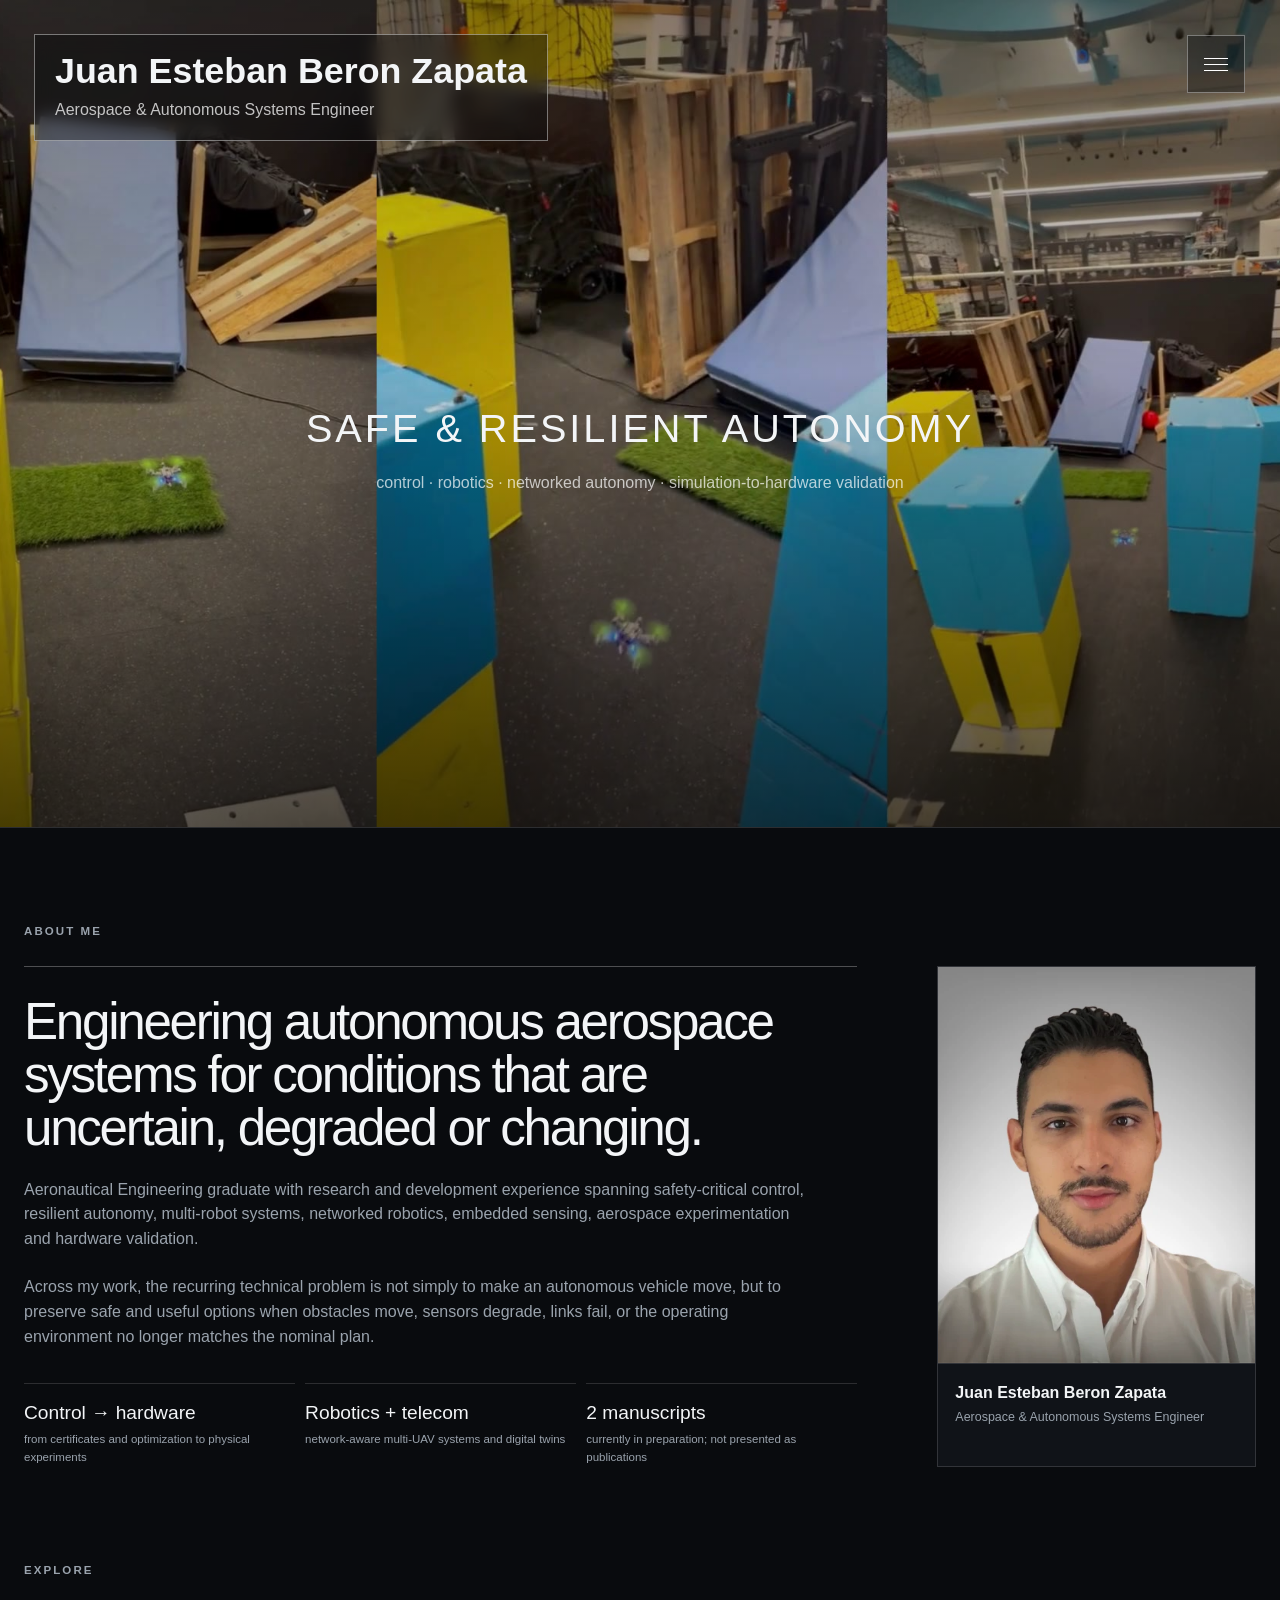
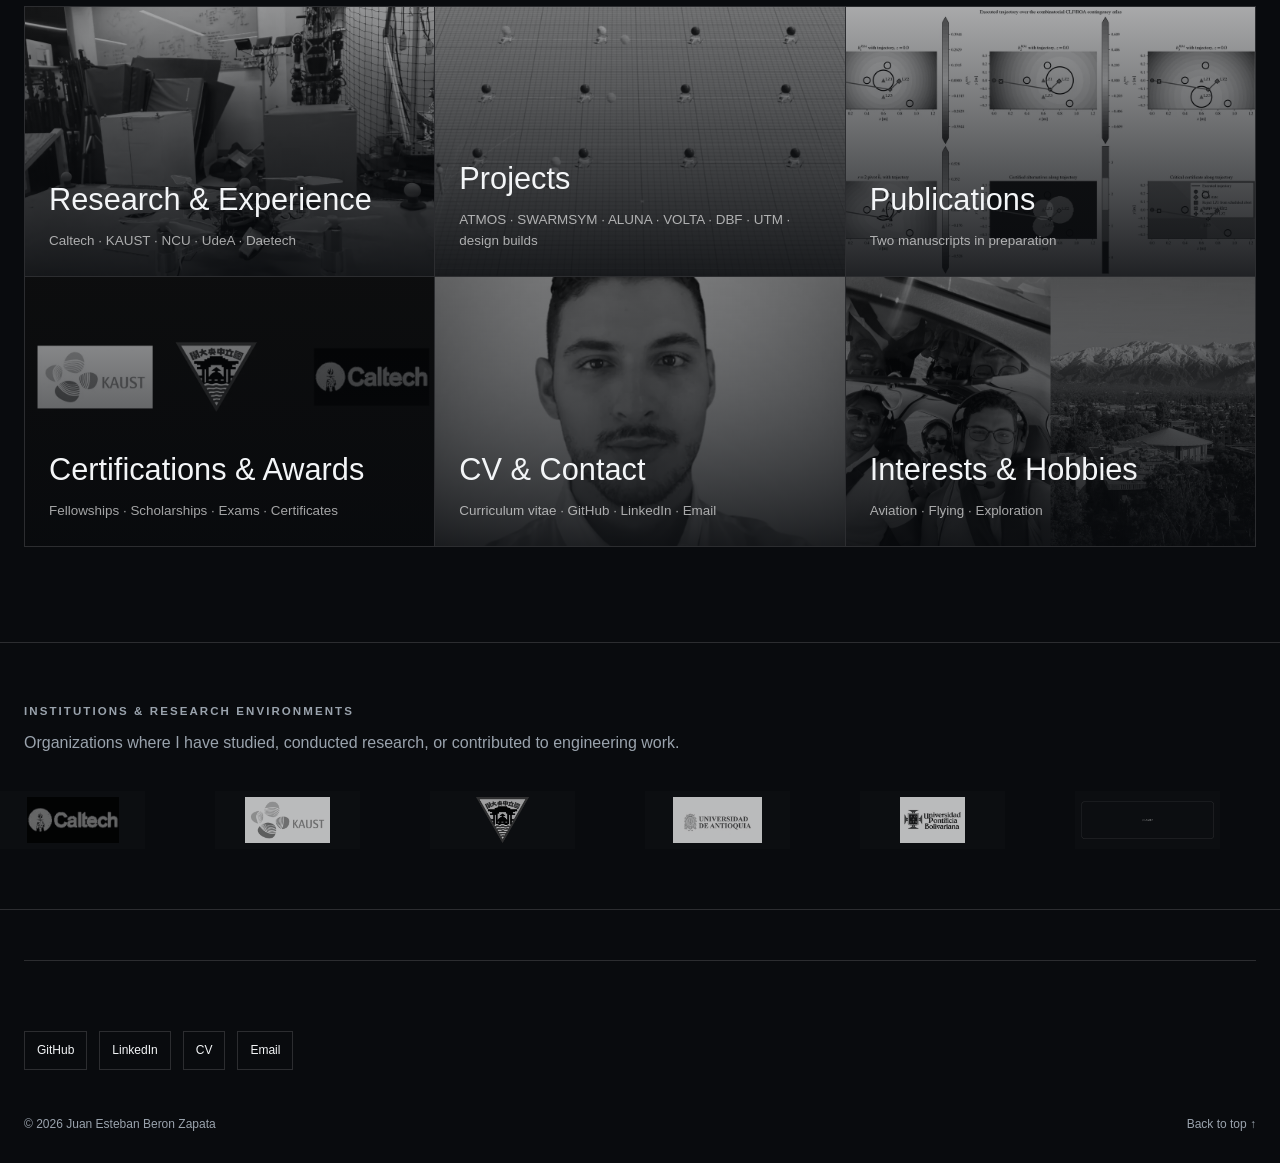
==== commit 769e8e45: "Update portfolio to V6 with expanded technical project documentation" ====
--- a/index.html
+++ b/index.html
@@ -1,7 +1,8 @@
+
 <!doctype html><html lang="en"><head><meta charset="utf-8"><meta name="viewport" content="width=device-width,initial-scale=1"><meta name="description" content="Juan Esteban Beron Zapata — aerospace autonomy, robotics, control and resilient systems."><title>Juan Esteban Beron Zapata</title><link rel="stylesheet" href="style.css"></head><body>
-<header class="hero" id="home"><video class="hero__video" autoplay muted loop playsinline poster="assets/images/hero-poster.jpg"><source src="assets/media/hero.mp4" type="video/mp4"></video><div class="hero__overlay"></div><div class="hero__identity"><h1>Juan Esteban Beron Zapata</h1><p>Aerospace &amp; Autonomous Systems Engineer</p></div><button class="menu-toggle" id="menuToggle" aria-label="Open menu"><span></span><span></span><span></span></button><div class="hero__center"><strong>SAFE &amp; RESILIENT AUTONOMY</strong><span>for aerospace systems operating in dynamic, degraded and uncertain environments</span></div></header>
+<header class="hero" id="home"><video class="hero__video" autoplay muted loop playsinline poster="assets/images/hero-poster.jpg"><source src="assets/media/hero.mp4" type="video/mp4"></video><div class="hero__overlay"></div><div class="hero__identity"><h1>Juan Esteban Beron Zapata</h1><p>Aerospace &amp; Autonomous Systems Engineer</p></div><button class="menu-toggle" id="menuToggle" aria-label="Open menu"><span></span><span></span><span></span></button><div class="hero__center"><strong>SAFE &amp; RESILIENT AUTONOMY</strong><span>control · robotics · networked autonomy · simulation-to-hardware validation</span></div></header>
 <aside class="menu-panel" id="menuPanel"><button class="menu-close" id="menuClose">×</button><nav><a href="research.html">Research</a><a href="projects.html">Projects</a><a href="publications.html">Publications</a><a href="awards.html">Certifications &amp; Awards</a><a href="contact.html">CV &amp; Contact</a><a href="interests.html">Interests &amp; Hobbies</a></nav></aside><div class="menu-backdrop" id="menuBackdrop"></div>
-<section class="home-about shell"><div class="kicker">ABOUT ME</div><div class="home-about__grid"><div class="home-about__copy"><h2>Building aerospace systems that remain capable when conditions stop being ideal.</h2><p>Aeronautical Engineering graduate and incoming Aerospace Engineering M.S. student focused on safety-critical and resilient autonomy, multi-robot systems, communication-aware robotics, nonlinear and optimization-based control, and simulation-to-hardware validation.</p><p>My work spans control theory, networked autonomy, embedded sensing, aerospace experimentation, digital twins and hardware validation. The central question is consistent across projects: how can an autonomous vehicle preserve safety and mission capability when the environment, sensing, communications or mission assumptions change?</p><div class="home-highlights"><div><strong>5</strong><span>research / engineering environments</span></div><div><strong>HW + SIM</strong><span>simulation-to-hardware validation</span></div><div><strong>2</strong><span>manuscripts in preparation</span></div></div></div><figure class="portrait"><img src="assets/images/profile.webp" alt="Juan Esteban Beron Zapata"><figcaption><strong>Juan Esteban Beron Zapata</strong><span>Incoming M.S. — Aerospace Engineering · UT Austin</span></figcaption></figure></div></section>
-<section class="shell"><div class="kicker">EXPLORE</div><div class="tile-grid"><a class="tile tile--research" href="research.html"><div><h3>Research &amp; Experience</h3><p>Caltech · KAUST · NCU · UdeA · Daetech</p></div></a><a class="tile tile--projects" href="projects.html"><div><h3>Projects</h3><p>ATMOS · SWARMSYM · ALUNA · VOLTA · UTM · DBF · Design Builds</p></div></a><a class="tile tile--publications" href="publications.html"><div><h3>Publications</h3><p>Two manuscripts currently in preparation</p></div></a><a class="tile tile--awards" href="awards.html"><div><h3>Certifications &amp; Awards</h3><p>Research fellowships · Scholarships · Standardized exams</p></div></a><a class="tile tile--contact" href="contact.html"><div><h3>CV &amp; Contact</h3><p>Curriculum vitae · GitHub · Email</p></div></a><a class="tile tile--interests" href="interests.html"><div><h3>Interests &amp; Hobbies</h3><p>Aviation · Flying · Exploration</p></div></a></div></section>
-<section class="logo-strip"><div class="shell"><div class="kicker">INSTITUTIONS &amp; COLLABORATIONS</div><p>Research, education and engineering environments that have shaped my work.</p></div><div class="logo-marquee"><div class="logo-track"><img src="assets/logos/caltech.webp" alt="Caltech"><img src="assets/logos/kaust-user.png" alt="KAUST"><img src="assets/logos/ncu-user.png" alt="National Central University"><img src="assets/logos/udea.webp" alt="Universidad de Antioquia"><img src="assets/logos/upb.webp" alt="Universidad Pontificia Bolivariana"><img src="assets/logos/utaustin.png" alt="UT Austin"><img src="assets/logos/caltech.webp" alt=""><img src="assets/logos/kaust-user.png" alt=""><img src="assets/logos/ncu-user.png" alt=""><img src="assets/logos/udea.webp" alt=""><img src="assets/logos/upb.webp" alt=""><img src="assets/logos/utaustin.png" alt=""></div></div></section>
-<footer class="footer shell"><div class="footer__links"><a href="https://github.com/kosmicplane" target="_blank" rel="noopener">GitHub</a><a href="assets/documents/Juan_Beron_CV.pdf" target="_blank">CV</a><a href="mailto:juan.beron@upb.edu.co">Email</a></div><div class="footer__bottom"><span>© <span id="year"></span> Juan Esteban Beron Zapata</span><a href="#home">Back to top ↑</a></div></footer><script src="script.js"></script></body></html>+<section class="home-about shell"><div class="kicker">ABOUT ME</div><div class="home-about__grid"><div class="home-about__copy"><h2>Engineering autonomous aerospace systems for conditions that are uncertain, degraded or changing.</h2><p>Aeronautical Engineering graduate with research and development experience spanning safety-critical control, resilient autonomy, multi-robot systems, networked robotics, embedded sensing, aerospace experimentation and hardware validation.</p><p>Across my work, the recurring technical problem is not simply to make an autonomous vehicle move, but to preserve safe and useful options when obstacles move, sensors degrade, links fail, or the operating environment no longer matches the nominal plan.</p><div class="home-highlights"><div><strong>Control → hardware</strong><span>from certificates and optimization to physical experiments</span></div><div><strong>Robotics + telecom</strong><span>network-aware multi-UAV systems and digital twins</span></div><div><strong>2 manuscripts</strong><span>currently in preparation; not presented as publications</span></div></div></div><figure class="portrait"><img src="assets/images/profile.webp" alt="Juan Esteban Beron Zapata"><figcaption><strong>Juan Esteban Beron Zapata</strong><span>Aerospace &amp; Autonomous Systems Engineer</span></figcaption></figure></div></section>
+<section class="shell"><div class="kicker">EXPLORE</div><div class="tile-grid"><a class="tile tile--research" href="research.html"><div><h3>Research &amp; Experience</h3><p>Caltech · KAUST · NCU · UdeA · Daetech</p></div></a><a class="tile tile--projects" href="projects.html"><div><h3>Projects</h3><p>ATMOS · SWARMSYM · ALUNA · VOLTA · DBF · UTM · design builds</p></div></a><a class="tile tile--publications" href="publications.html"><div><h3>Publications</h3><p>Two manuscripts in preparation</p></div></a><a class="tile tile--awards" href="awards.html"><div><h3>Certifications &amp; Awards</h3><p>Fellowships · Scholarships · Exams · Certificates</p></div></a><a class="tile tile--contact" href="contact.html"><div><h3>CV &amp; Contact</h3><p>Curriculum vitae · GitHub · LinkedIn · Email</p></div></a><a class="tile tile--interests" href="interests.html"><div><h3>Interests &amp; Hobbies</h3><p>Aviation · Flying · Exploration</p></div></a></div></section>
+<section class="logo-strip"><div class="shell"><div class="kicker">INSTITUTIONS &amp; RESEARCH ENVIRONMENTS</div><p>Organizations where I have studied, conducted research, or contributed to engineering work.</p></div><div class="logo-marquee"><div class="logo-track"><img src="assets/logos/caltech.webp" alt="Caltech"><img src="assets/logos/kaust-official.png" alt="KAUST"><img src="assets/logos/ncu-official.png" alt="National Central University"><img src="assets/logos/udea.webp" alt="Universidad de Antioquia"><img src="assets/logos/upb.webp" alt="Universidad Pontificia Bolivariana"><img src="assets/logos/utaustin.png" alt="UT Austin"><img src="assets/logos/caltech.webp" alt=""><img src="assets/logos/kaust-official.png" alt=""><img src="assets/logos/ncu-official.png" alt=""><img src="assets/logos/udea.webp" alt=""><img src="assets/logos/upb.webp" alt=""><img src="assets/logos/utaustin.png" alt=""></div></div></section>
+<footer class="footer shell"><div class="footer__links"><a href="https://github.com/kosmicplane" target="_blank" rel="noopener">GitHub</a><a href="https://www.linkedin.com/in/juan-esteban-beron-7432712b3" target="_blank" rel="noopener">LinkedIn</a><a href="assets/documents/Juan_Beron_CV.pdf" target="_blank">CV</a><a href="mailto:juan.beron@upb.edu.co">Email</a></div><div class="footer__bottom"><span>© <span id="year"></span> Juan Esteban Beron Zapata</span><a href="#home">Back to top ↑</a></div></footer><script src="script.js"></script></body></html>
--- a/style.css
+++ b/style.css
@@ -38,3 +38,9 @@
 /* ---------- V5 richness / evidence / long-form dossier ---------- */
 .home-highlights{display:grid;grid-template-columns:repeat(3,1fr);gap:10px;margin-top:34px}.home-highlights>div{border-top:1px solid var(--line);padding-top:14px}.home-highlights strong{display:block;font-size:1.2rem;font-weight:500}.home-highlights span{display:block;color:var(--muted);font-size:.72rem;margin-top:3px}.card-chips{display:flex;flex-wrap:wrap;gap:6px;margin-top:16px}.card-chips span{border:1px solid var(--line);padding:5px 8px;font-size:.68rem;color:#b9c2cb;background:rgba(255,255,255,.02)}.modal-lede{color:var(--muted);max-width:820px;margin-top:10px;font-size:.9rem}.result-table{display:grid;grid-template-columns:repeat(2,1fr);gap:1px;background:var(--line);border:1px solid var(--line);margin-top:14px}.result-table>div{background:#0f1318;padding:17px}.result-table span{display:block;color:var(--muted);font-size:.7rem;text-transform:uppercase;letter-spacing:.1em}.result-table strong{display:block;font-size:1.22rem;font-weight:500;margin-top:5px}.result-table small{display:block;color:#aab3bc;margin-top:5px}.project-stack{display:grid;gap:12px}.project-stack article{border:1px solid var(--line);background:#0f1318;padding:20px}.project-stack h3{font-size:1.15rem;font-weight:500}.project-stack p{color:#cbd2d9;margin-top:8px;font-size:.9rem}.mini-metrics{display:flex;gap:8px;flex-wrap:wrap;margin-top:12px}.mini-metrics span{border:1px solid var(--line);padding:6px 9px;font-size:.7rem;color:#c7d0d8}.award--brand{padding:0;overflow:hidden}.award--brand>img{width:100%;height:160px;object-fit:contain;background:#fff;padding:24px;border-bottom:1px solid var(--line)}.award--brand>div{padding:23px}.exam-feature{display:grid;grid-template-columns:.55fr 1.45fr;gap:28px;border:1px solid var(--line);background:var(--panel);padding:26px;margin-bottom:16px}.exam-feature h2{font-size:clamp(2rem,4vw,3.5rem);font-weight:500;letter-spacing:-.04em;margin-top:7px}.exam-feature p{color:var(--muted);margin-top:8px}.score-list{display:grid;gap:10px}.score-list>div{display:grid;grid-template-columns:1fr 55px minmax(180px,.8fr);align-items:center;gap:12px;padding-bottom:9px;border-bottom:1px solid var(--line)}.score-list span{font-size:.84rem}.score-list b{font-size:.9rem;font-weight:500}.score-list i{position:relative;display:block;background:#1c232b;height:24px;border:1px solid var(--line);font-style:normal;font-size:.68rem;color:#dce2e7;padding:3px 7px;overflow:hidden;isolation:isolate}.score-list i:before{content:"";position:absolute;inset:0 auto 0 0;width:var(--p);background:rgba(255,255,255,.13);z-index:-1}.score-list.compact>div{grid-template-columns:1fr 55px}.privacy-note{margin-top:18px;border-left:3px solid #657381;background:#10151b;padding:14px 16px;color:#9fa9b3;font-size:.78rem}.evidence-grid figure{display:flex;flex-direction:column}.evidence-grid figure img{flex:1;min-height:180px}.video-grid figure{margin:0}.video-grid figcaption{padding-top:7px}.modal__body .detail-section p+p{margin-top:10px}.artifact-list li+li{margin-top:5px}.source-note{font-size:.7rem;color:#74808b;margin-top:8px}.modal__dialog::-webkit-scrollbar{width:10px}.modal__dialog::-webkit-scrollbar-thumb{background:#303943;border-radius:10px}.modal__dialog::-webkit-scrollbar-track{background:#0b0e12}
 @media(max-width:900px){.home-highlights{grid-template-columns:1fr}.result-table{grid-template-columns:1fr}.exam-feature{grid-template-columns:1fr}.score-list>div{grid-template-columns:1fr 45px}.score-list i{grid-column:1/-1}.award--brand>img{height:130px}}
+
+
+/* ---------- V6: evidence-rich technical dossiers ---------- */
+.technical-chapter{display:grid;grid-template-columns:54px 1fr;gap:20px;border-top:1px solid var(--line);padding:24px 0}.technical-chapter:first-of-type{margin-top:12px}.chapter-index{font-size:.74rem;color:var(--muted);letter-spacing:.12em;padding-top:4px}.technical-chapter h3{font-size:1.22rem;font-weight:500;margin-bottom:8px}.technical-chapter p{color:#d3d9df;font-size:.92rem;max-width:920px}.process-grid{display:grid;grid-template-columns:repeat(3,1fr);gap:10px;margin:24px 0}.process-grid>div{border:1px solid var(--line);background:#0f1318;padding:15px;min-height:120px}.process-grid b{display:block;color:#78838e;font-size:.68rem;letter-spacing:.11em;text-transform:uppercase}.process-grid strong{display:block;font-size:.95rem;font-weight:500;margin-top:10px}.process-grid span{display:block;color:var(--muted);font-size:.76rem;margin-top:6px}.evidence-wall{display:grid;grid-template-columns:repeat(3,1fr);gap:10px;margin:24px 0}.evidence-wall figure{border:1px solid var(--line);background:#0b0e12;display:flex;flex-direction:column;min-height:220px}.evidence-wall img{width:100%;height:230px;object-fit:contain;background:#f4f5f6}.evidence-wall figcaption{padding:9px 11px;color:var(--muted);font-size:.7rem;border-top:1px solid var(--line)}.split-track{display:grid;grid-template-columns:1fr 1.25fr;gap:24px;margin-top:30px;padding-top:24px;border-top:1px solid var(--line)}.split-track h3{font-size:1.3rem;font-weight:500;margin:8px 0 10px}.split-track p{color:#ccd3da;font-size:.9rem}.schematic{display:flex;align-items:center;justify-content:center;gap:10px;flex-wrap:wrap;margin-top:25px;border:1px solid var(--line);padding:24px;background:#0f1318}.schematic-node{border:1px solid var(--line2);padding:14px 16px;min-width:150px;text-align:center;font-size:.82rem}.preview-diagram{display:grid;place-items:center;background:linear-gradient(135deg,#12171d,#242c34)!important}.preview-diagram span{font-size:1.05rem;letter-spacing:.12em;line-height:1.4;text-align:center;color:#c9d1d8}.modal__body>.source-note{margin:10px 0 22px}.evidence-wall+.detail-section{margin-top:26px}.technical-chapter .evidence-grid{margin-top:18px}.technical-chapter .equation{margin-top:10px}.project-card .card-preview img{filter:grayscale(.35)}.experience-card .card-preview img{filter:grayscale(.45)}
+@media(max-width:980px){.process-grid{grid-template-columns:repeat(2,1fr)}.evidence-wall{grid-template-columns:repeat(2,1fr)}.split-track{grid-template-columns:1fr}}
+@media(max-width:620px){.technical-chapter{grid-template-columns:1fr}.chapter-index{padding:0}.process-grid,.evidence-wall{grid-template-columns:1fr}.evidence-wall img{height:auto;max-height:420px}}
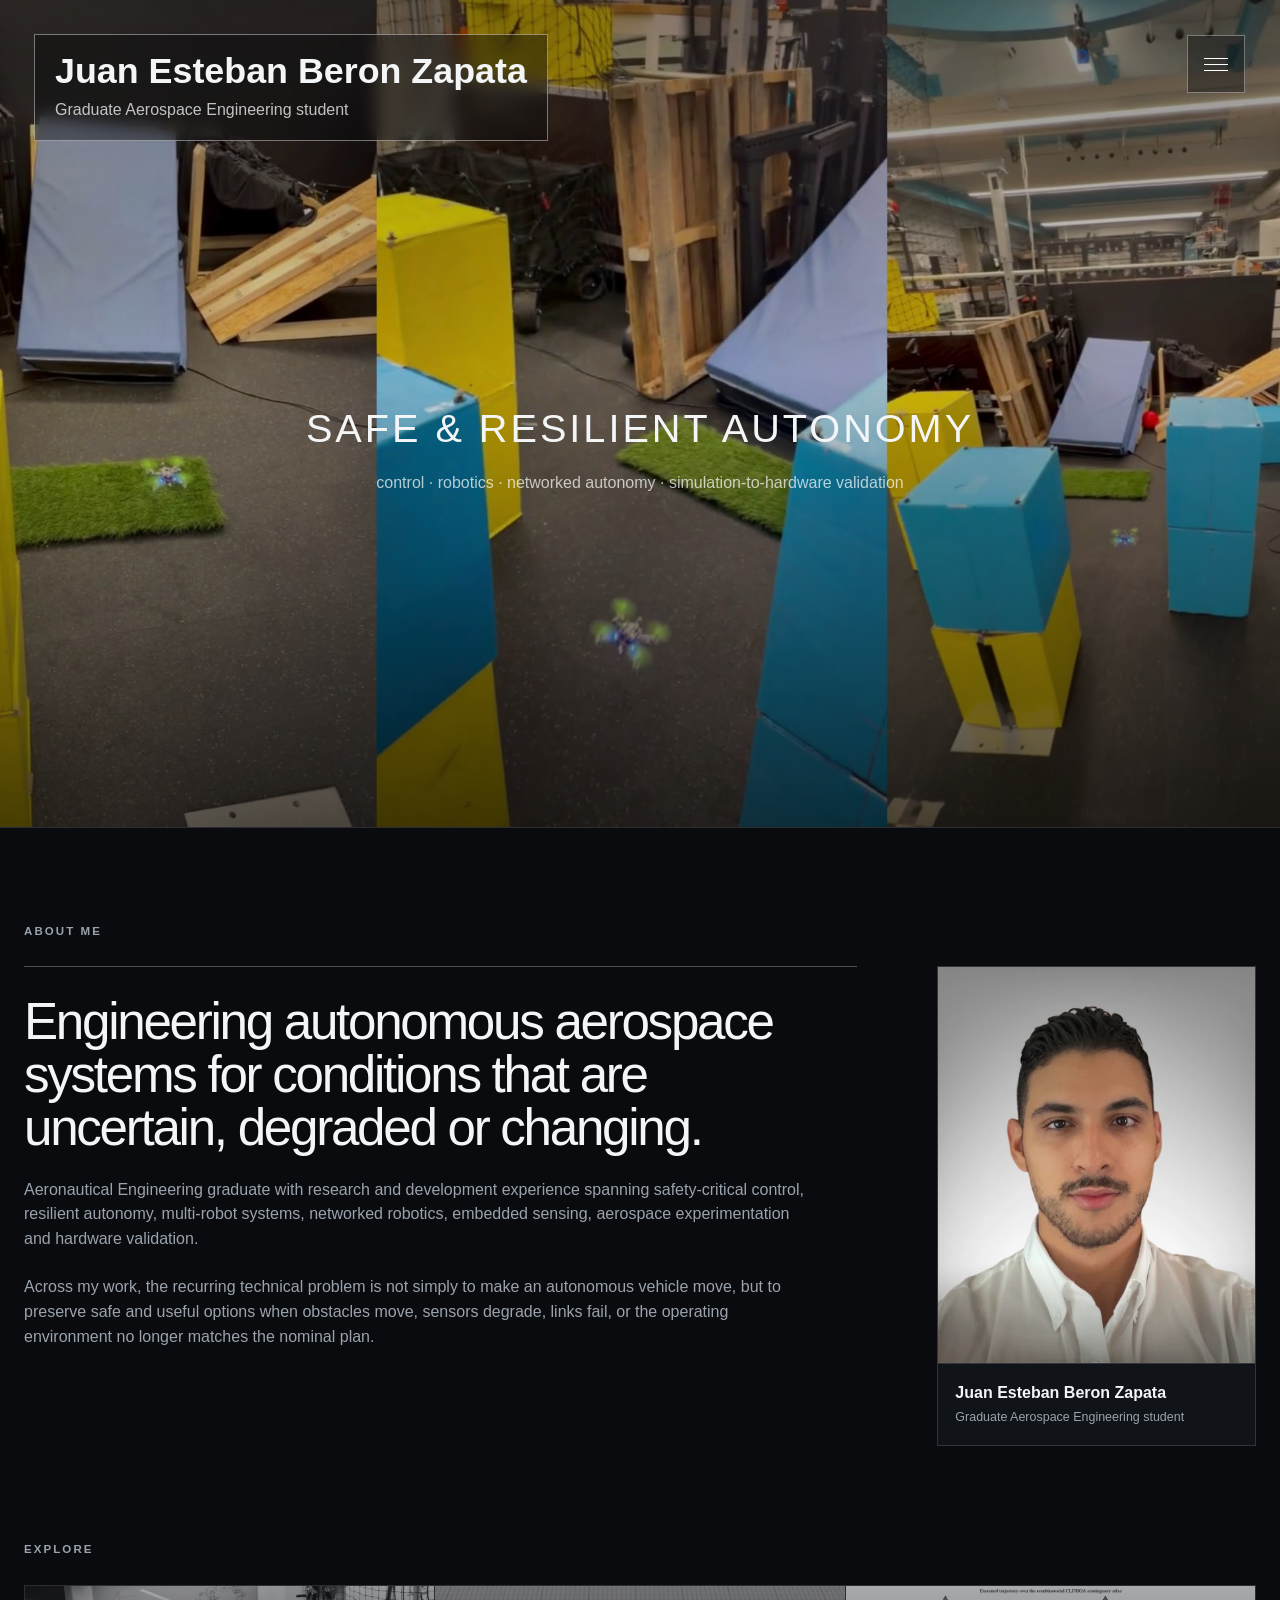
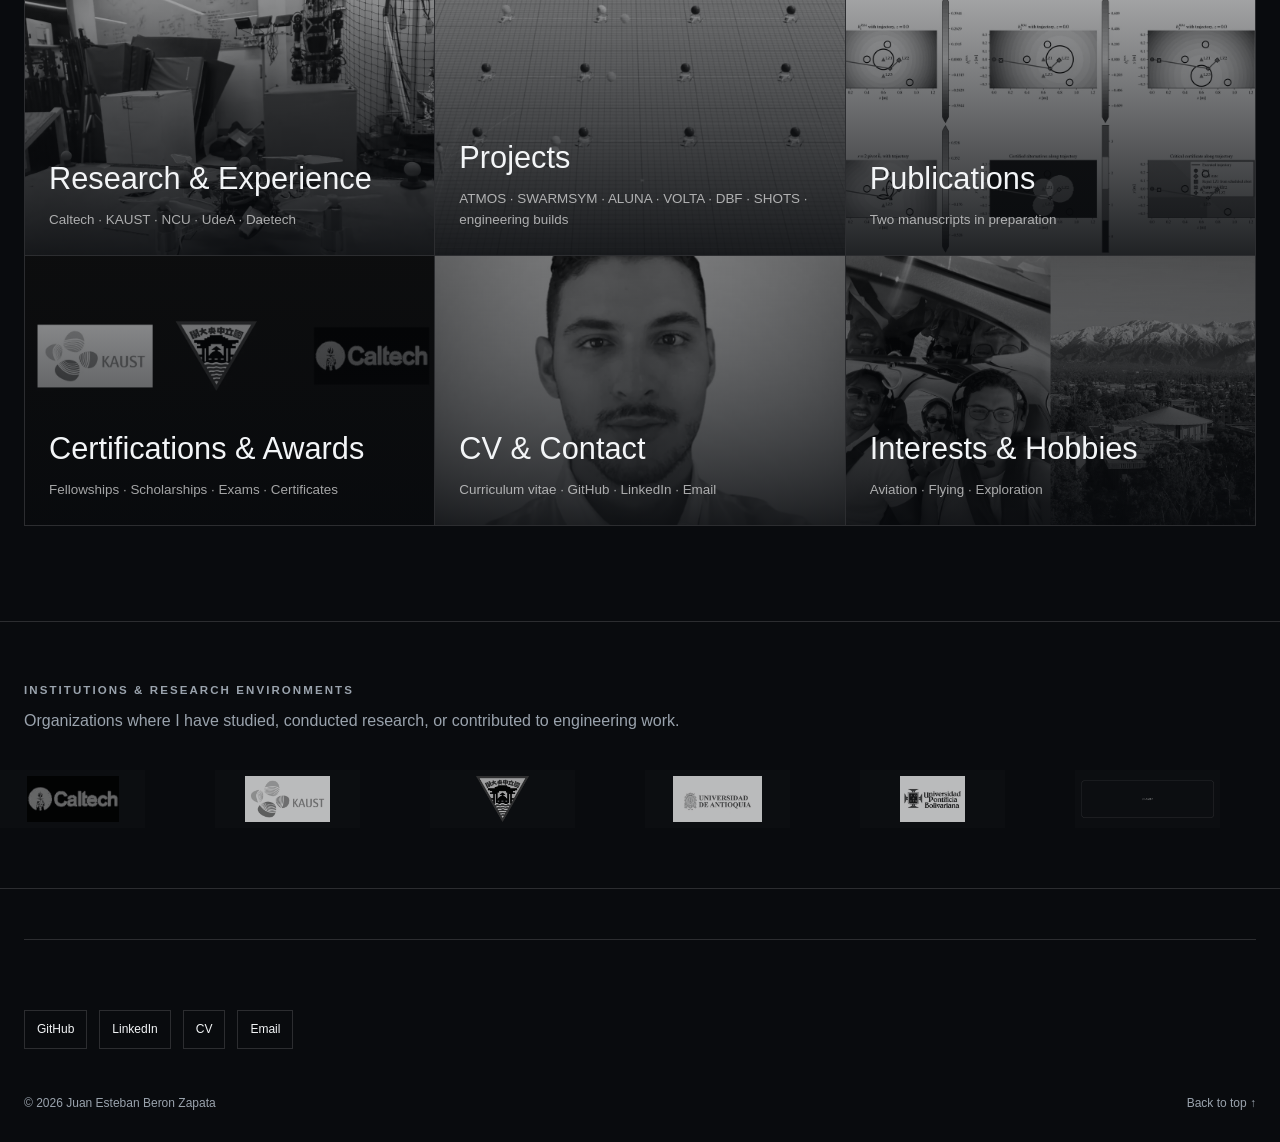
==== commit 6b14c45d: "Update portfolio to V7 with refined evidence-based project documentation" ====
--- a/index.html
+++ b/index.html
@@ -1,8 +1,9 @@
 
-<!doctype html><html lang="en"><head><meta charset="utf-8"><meta name="viewport" content="width=device-width,initial-scale=1"><meta name="description" content="Juan Esteban Beron Zapata — aerospace autonomy, robotics, control and resilient systems."><title>Juan Esteban Beron Zapata</title><link rel="stylesheet" href="style.css"></head><body>
-<header class="hero" id="home"><video class="hero__video" autoplay muted loop playsinline poster="assets/images/hero-poster.jpg"><source src="assets/media/hero.mp4" type="video/mp4"></video><div class="hero__overlay"></div><div class="hero__identity"><h1>Juan Esteban Beron Zapata</h1><p>Aerospace &amp; Autonomous Systems Engineer</p></div><button class="menu-toggle" id="menuToggle" aria-label="Open menu"><span></span><span></span><span></span></button><div class="hero__center"><strong>SAFE &amp; RESILIENT AUTONOMY</strong><span>control · robotics · networked autonomy · simulation-to-hardware validation</span></div></header>
+<!DOCTYPE html>
+<html lang="en"><head><meta charset="utf-8"/><meta content="width=device-width,initial-scale=1" name="viewport"/><meta content="Juan Esteban Beron Zapata — aerospace autonomy, robotics, control and resilient systems." name="description"/><title>Juan Esteban Beron Zapata</title><link href="style.css" rel="stylesheet"/></head><body>
+<header class="hero" id="home"><video autoplay="" class="hero__video" loop="" muted="" playsinline="" poster="assets/images/hero-poster.jpg"><source src="assets/media/hero.mp4" type="video/mp4"/></video><div class="hero__overlay"></div><div class="hero__identity"><h1>Juan Esteban Beron Zapata</h1><p>Graduate Aerospace Engineering student</p></div><button aria-label="Open menu" class="menu-toggle" id="menuToggle"><span></span><span></span><span></span></button><div class="hero__center"><strong>SAFE &amp; RESILIENT AUTONOMY</strong><span>control · robotics · networked autonomy · simulation-to-hardware validation</span></div></header>
 <aside class="menu-panel" id="menuPanel"><button class="menu-close" id="menuClose">×</button><nav><a href="research.html">Research</a><a href="projects.html">Projects</a><a href="publications.html">Publications</a><a href="awards.html">Certifications &amp; Awards</a><a href="contact.html">CV &amp; Contact</a><a href="interests.html">Interests &amp; Hobbies</a></nav></aside><div class="menu-backdrop" id="menuBackdrop"></div>
-<section class="home-about shell"><div class="kicker">ABOUT ME</div><div class="home-about__grid"><div class="home-about__copy"><h2>Engineering autonomous aerospace systems for conditions that are uncertain, degraded or changing.</h2><p>Aeronautical Engineering graduate with research and development experience spanning safety-critical control, resilient autonomy, multi-robot systems, networked robotics, embedded sensing, aerospace experimentation and hardware validation.</p><p>Across my work, the recurring technical problem is not simply to make an autonomous vehicle move, but to preserve safe and useful options when obstacles move, sensors degrade, links fail, or the operating environment no longer matches the nominal plan.</p><div class="home-highlights"><div><strong>Control → hardware</strong><span>from certificates and optimization to physical experiments</span></div><div><strong>Robotics + telecom</strong><span>network-aware multi-UAV systems and digital twins</span></div><div><strong>2 manuscripts</strong><span>currently in preparation; not presented as publications</span></div></div></div><figure class="portrait"><img src="assets/images/profile.webp" alt="Juan Esteban Beron Zapata"><figcaption><strong>Juan Esteban Beron Zapata</strong><span>Aerospace &amp; Autonomous Systems Engineer</span></figcaption></figure></div></section>
-<section class="shell"><div class="kicker">EXPLORE</div><div class="tile-grid"><a class="tile tile--research" href="research.html"><div><h3>Research &amp; Experience</h3><p>Caltech · KAUST · NCU · UdeA · Daetech</p></div></a><a class="tile tile--projects" href="projects.html"><div><h3>Projects</h3><p>ATMOS · SWARMSYM · ALUNA · VOLTA · DBF · UTM · design builds</p></div></a><a class="tile tile--publications" href="publications.html"><div><h3>Publications</h3><p>Two manuscripts in preparation</p></div></a><a class="tile tile--awards" href="awards.html"><div><h3>Certifications &amp; Awards</h3><p>Fellowships · Scholarships · Exams · Certificates</p></div></a><a class="tile tile--contact" href="contact.html"><div><h3>CV &amp; Contact</h3><p>Curriculum vitae · GitHub · LinkedIn · Email</p></div></a><a class="tile tile--interests" href="interests.html"><div><h3>Interests &amp; Hobbies</h3><p>Aviation · Flying · Exploration</p></div></a></div></section>
-<section class="logo-strip"><div class="shell"><div class="kicker">INSTITUTIONS &amp; RESEARCH ENVIRONMENTS</div><p>Organizations where I have studied, conducted research, or contributed to engineering work.</p></div><div class="logo-marquee"><div class="logo-track"><img src="assets/logos/caltech.webp" alt="Caltech"><img src="assets/logos/kaust-official.png" alt="KAUST"><img src="assets/logos/ncu-official.png" alt="National Central University"><img src="assets/logos/udea.webp" alt="Universidad de Antioquia"><img src="assets/logos/upb.webp" alt="Universidad Pontificia Bolivariana"><img src="assets/logos/utaustin.png" alt="UT Austin"><img src="assets/logos/caltech.webp" alt=""><img src="assets/logos/kaust-official.png" alt=""><img src="assets/logos/ncu-official.png" alt=""><img src="assets/logos/udea.webp" alt=""><img src="assets/logos/upb.webp" alt=""><img src="assets/logos/utaustin.png" alt=""></div></div></section>
-<footer class="footer shell"><div class="footer__links"><a href="https://github.com/kosmicplane" target="_blank" rel="noopener">GitHub</a><a href="https://www.linkedin.com/in/juan-esteban-beron-7432712b3" target="_blank" rel="noopener">LinkedIn</a><a href="assets/documents/Juan_Beron_CV.pdf" target="_blank">CV</a><a href="mailto:juan.beron@upb.edu.co">Email</a></div><div class="footer__bottom"><span>© <span id="year"></span> Juan Esteban Beron Zapata</span><a href="#home">Back to top ↑</a></div></footer><script src="script.js"></script></body></html>
+<section class="home-about shell"><div class="kicker">ABOUT ME</div><div class="home-about__grid"><div class="home-about__copy"><h2>Engineering autonomous aerospace systems for conditions that are uncertain, degraded or changing.</h2><p>Aeronautical Engineering graduate with research and development experience spanning safety-critical control, resilient autonomy, multi-robot systems, networked robotics, embedded sensing, aerospace experimentation and hardware validation.</p><p>Across my work, the recurring technical problem is not simply to make an autonomous vehicle move, but to preserve safe and useful options when obstacles move, sensors degrade, links fail, or the operating environment no longer matches the nominal plan.</p></div><figure class="portrait"><img alt="Juan Esteban Beron Zapata" src="assets/images/profile.webp"/><figcaption><strong>Juan Esteban Beron Zapata</strong><span>Graduate Aerospace Engineering student</span></figcaption></figure></div></section>
+<section class="shell"><div class="kicker">EXPLORE</div><div class="tile-grid"><a class="tile tile--research" href="research.html"><div><h3>Research &amp; Experience</h3><p>Caltech · KAUST · NCU · UdeA · Daetech</p></div></a><a class="tile tile--projects" href="projects.html"><div><h3>Projects</h3><p>ATMOS · SWARMSYM · ALUNA · VOLTA · DBF · SHOTS · engineering builds</p></div></a><a class="tile tile--publications" href="publications.html"><div><h3>Publications</h3><p>Two manuscripts in preparation</p></div></a><a class="tile tile--awards" href="awards.html"><div><h3>Certifications &amp; Awards</h3><p>Fellowships · Scholarships · Exams · Certificates</p></div></a><a class="tile tile--contact" href="contact.html"><div><h3>CV &amp; Contact</h3><p>Curriculum vitae · GitHub · LinkedIn · Email</p></div></a><a class="tile tile--interests" href="interests.html"><div><h3>Interests &amp; Hobbies</h3><p>Aviation · Flying · Exploration</p></div></a></div></section>
+<section class="logo-strip"><div class="shell"><div class="kicker">INSTITUTIONS &amp; RESEARCH ENVIRONMENTS</div><p>Organizations where I have studied, conducted research, or contributed to engineering work.</p></div><div class="logo-marquee"><div class="logo-track"><img alt="Caltech" src="assets/logos/caltech.webp"/><img alt="KAUST" src="assets/logos/kaust-official.png"/><img alt="National Central University" src="assets/logos/ncu-official.png"/><img alt="Universidad de Antioquia" src="assets/logos/udea.webp"/><img alt="Universidad Pontificia Bolivariana" src="assets/logos/upb.webp"/><img alt="UT Austin" src="assets/logos/utaustin.png"/><img alt="" src="assets/logos/caltech.webp"/><img alt="" src="assets/logos/kaust-official.png"/><img alt="" src="assets/logos/ncu-official.png"/><img alt="" src="assets/logos/udea.webp"/><img alt="" src="assets/logos/upb.webp"/><img alt="" src="assets/logos/utaustin.png"/></div></div></section>
+<footer class="footer shell"><div class="footer__links"><a href="https://github.com/kosmicplane" rel="noopener" target="_blank">GitHub</a><a href="https://www.linkedin.com/in/juan-esteban-beron-7432712b3" rel="noopener" target="_blank">LinkedIn</a><a href="assets/documents/Juan_Beron_CV.pdf" target="_blank">CV</a><a href="mailto:juan.beron@upb.edu.co">Email</a></div><div class="footer__bottom"><span>© <span id="year"></span> Juan Esteban Beron Zapata</span><a href="#home">Back to top ↑</a></div></footer><script src="script.js"></script></body></html>
--- a/style.css
+++ b/style.css
@@ -44,3 +44,6 @@
 .technical-chapter{display:grid;grid-template-columns:54px 1fr;gap:20px;border-top:1px solid var(--line);padding:24px 0}.technical-chapter:first-of-type{margin-top:12px}.chapter-index{font-size:.74rem;color:var(--muted);letter-spacing:.12em;padding-top:4px}.technical-chapter h3{font-size:1.22rem;font-weight:500;margin-bottom:8px}.technical-chapter p{color:#d3d9df;font-size:.92rem;max-width:920px}.process-grid{display:grid;grid-template-columns:repeat(3,1fr);gap:10px;margin:24px 0}.process-grid>div{border:1px solid var(--line);background:#0f1318;padding:15px;min-height:120px}.process-grid b{display:block;color:#78838e;font-size:.68rem;letter-spacing:.11em;text-transform:uppercase}.process-grid strong{display:block;font-size:.95rem;font-weight:500;margin-top:10px}.process-grid span{display:block;color:var(--muted);font-size:.76rem;margin-top:6px}.evidence-wall{display:grid;grid-template-columns:repeat(3,1fr);gap:10px;margin:24px 0}.evidence-wall figure{border:1px solid var(--line);background:#0b0e12;display:flex;flex-direction:column;min-height:220px}.evidence-wall img{width:100%;height:230px;object-fit:contain;background:#f4f5f6}.evidence-wall figcaption{padding:9px 11px;color:var(--muted);font-size:.7rem;border-top:1px solid var(--line)}.split-track{display:grid;grid-template-columns:1fr 1.25fr;gap:24px;margin-top:30px;padding-top:24px;border-top:1px solid var(--line)}.split-track h3{font-size:1.3rem;font-weight:500;margin:8px 0 10px}.split-track p{color:#ccd3da;font-size:.9rem}.schematic{display:flex;align-items:center;justify-content:center;gap:10px;flex-wrap:wrap;margin-top:25px;border:1px solid var(--line);padding:24px;background:#0f1318}.schematic-node{border:1px solid var(--line2);padding:14px 16px;min-width:150px;text-align:center;font-size:.82rem}.preview-diagram{display:grid;place-items:center;background:linear-gradient(135deg,#12171d,#242c34)!important}.preview-diagram span{font-size:1.05rem;letter-spacing:.12em;line-height:1.4;text-align:center;color:#c9d1d8}.modal__body>.source-note{margin:10px 0 22px}.evidence-wall+.detail-section{margin-top:26px}.technical-chapter .evidence-grid{margin-top:18px}.technical-chapter .equation{margin-top:10px}.project-card .card-preview img{filter:grayscale(.35)}.experience-card .card-preview img{filter:grayscale(.45)}
 @media(max-width:980px){.process-grid{grid-template-columns:repeat(2,1fr)}.evidence-wall{grid-template-columns:repeat(2,1fr)}.split-track{grid-template-columns:1fr}}
 @media(max-width:620px){.technical-chapter{grid-template-columns:1fr}.chapter-index{padding:0}.process-grid,.evidence-wall{grid-template-columns:1fr}.evidence-wall img{height:auto;max-height:420px}}
+
+/* V7 academic presentation refinements */
+.reference-list,.academic-note{margin-top:22px;padding:16px 18px;border-left:2px solid rgba(255,255,255,.28);background:rgba(255,255,255,.025);color:#cfd5da}.reference-list strong,.academic-note strong{display:block;margin-bottom:7px;color:#f2f4f6;font-size:.82rem;letter-spacing:.04em}.reference-list span,.academic-note{font-size:.86rem;line-height:1.65}.modal__body .video-grid video{background:#050607}.modal__body .video-grid figcaption{font-size:.76rem;color:var(--muted);line-height:1.45}.modal__body .evidence-wall figcaption,.modal__body .evidence-grid figcaption{line-height:1.45}.research-question strong{line-height:1.35}.equation{overflow-x:auto;padding-bottom:4px}.detail-section p{max-width:78ch}.project-card .card-info p{max-width:82ch}
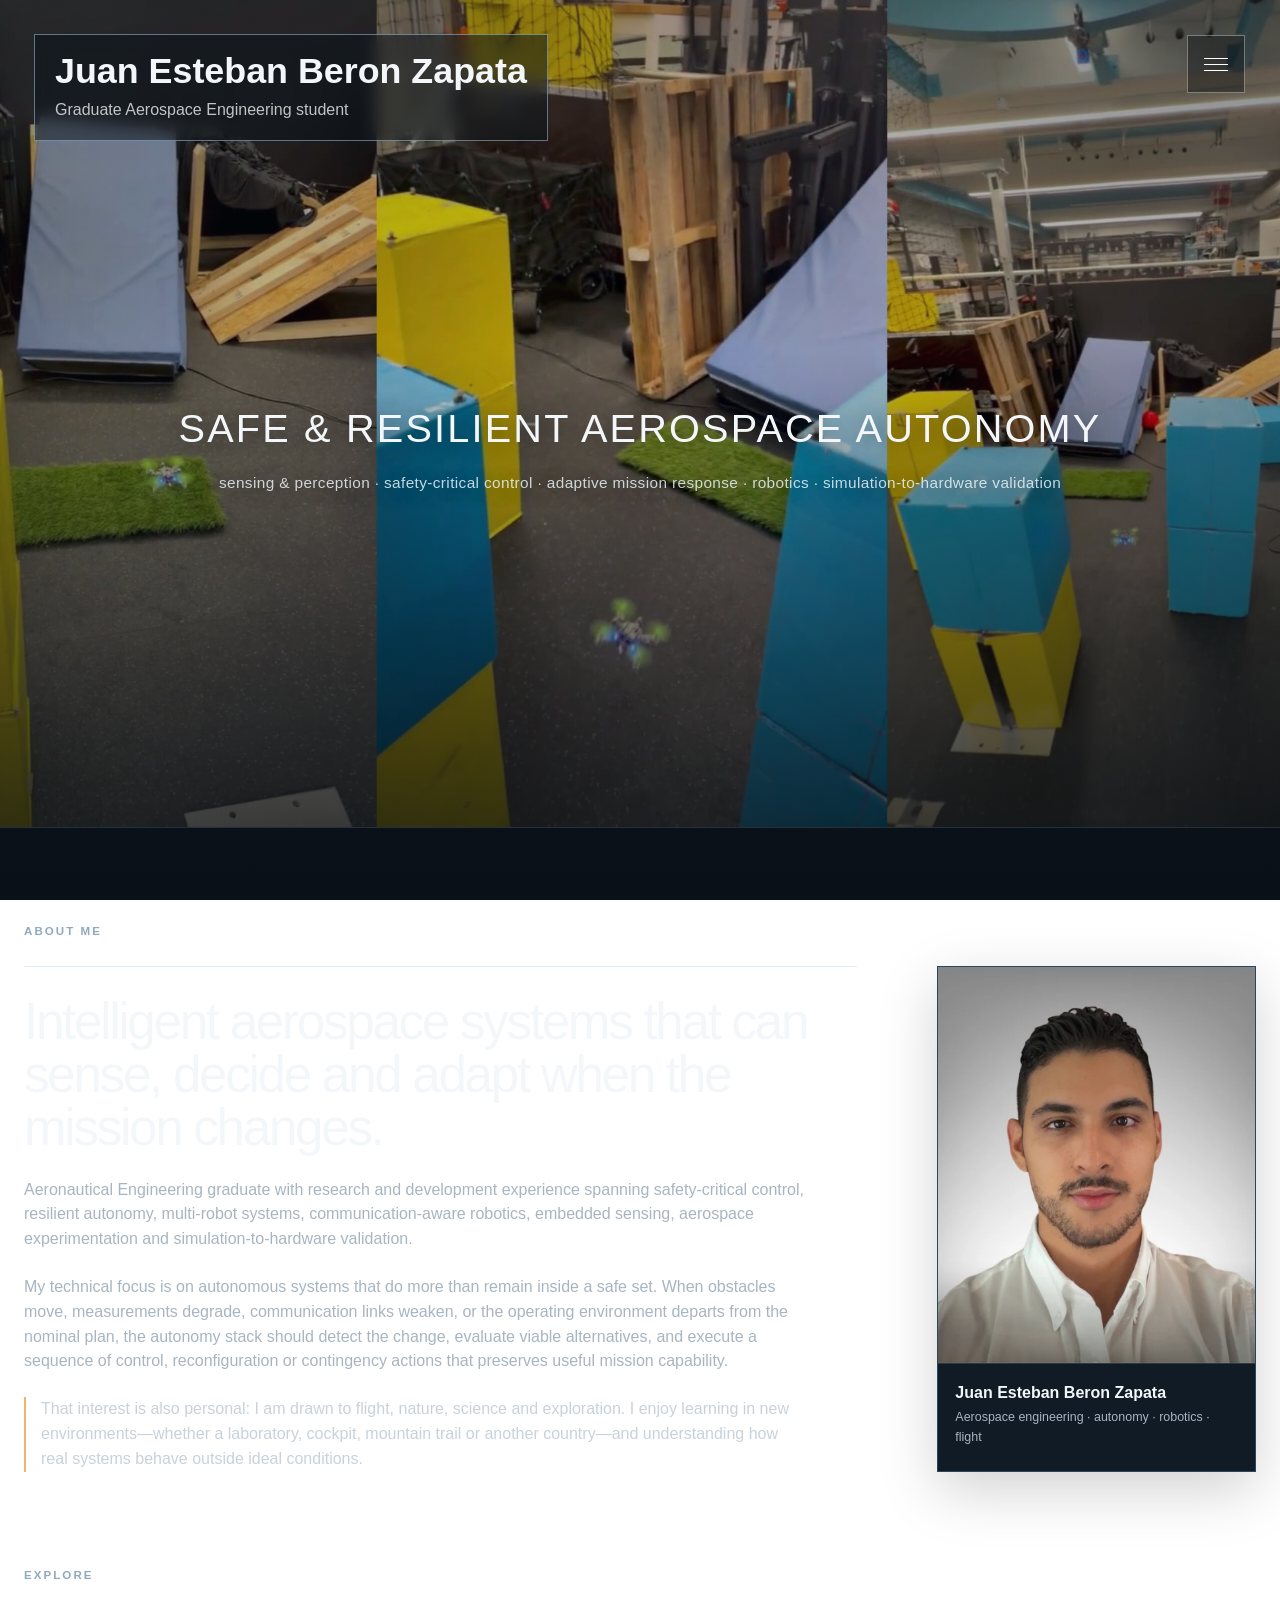
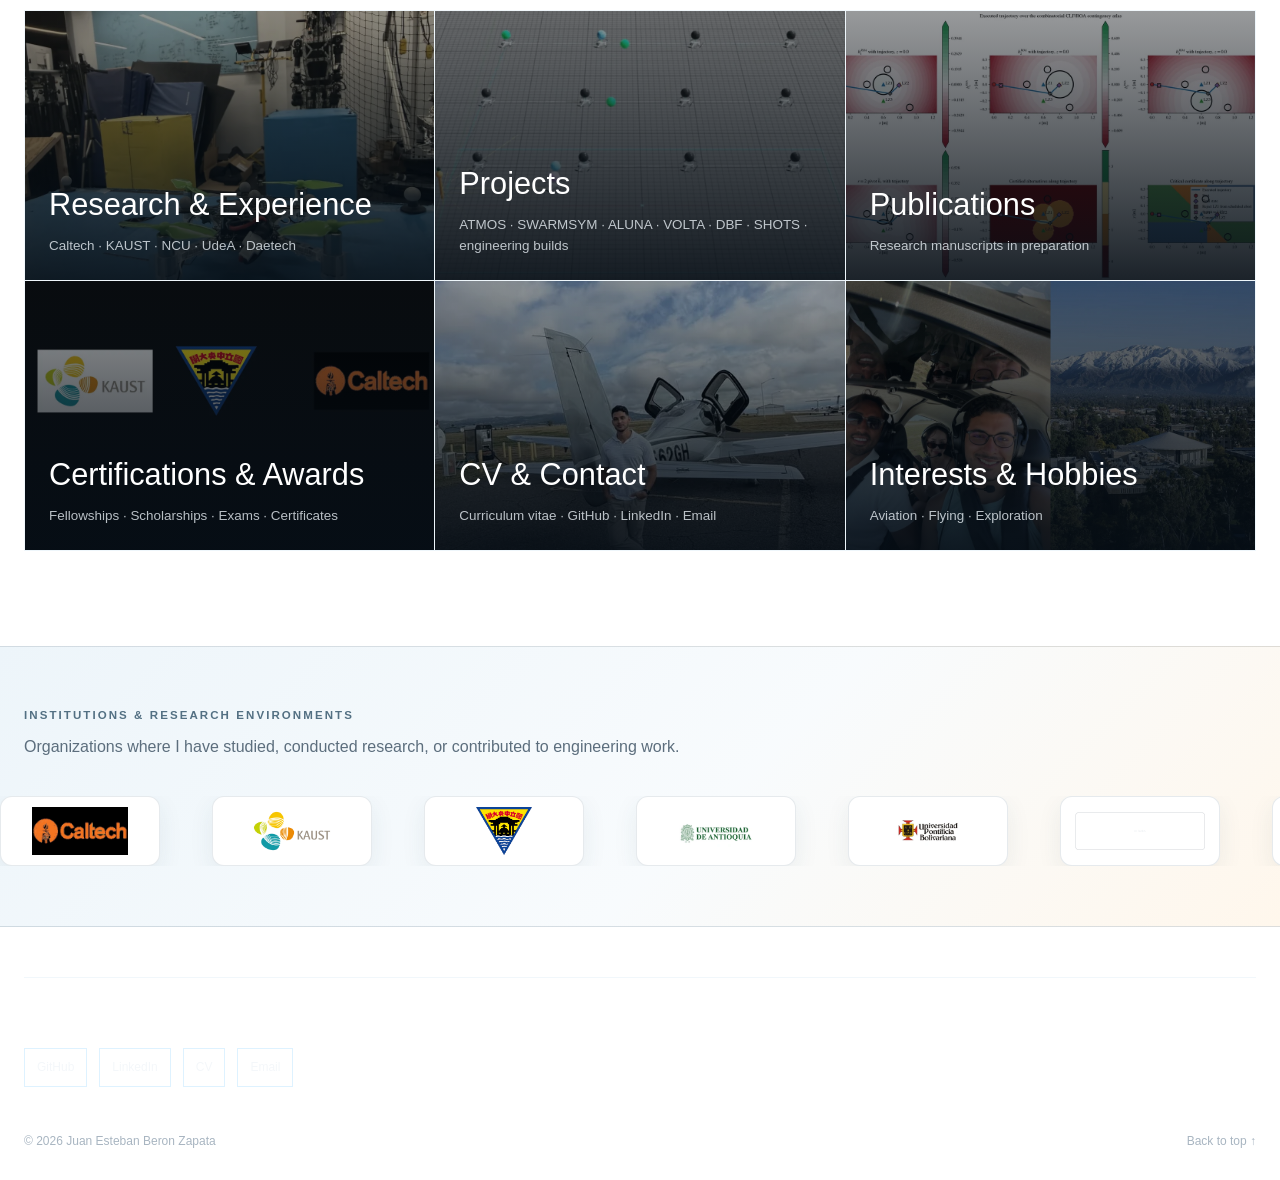
==== commit 436a8b02: "Update portfolio to V8 final" ====
--- a/index.html
+++ b/index.html
@@ -1,9 +1,10 @@
 
 <!DOCTYPE html>
+
 <html lang="en"><head><meta charset="utf-8"/><meta content="width=device-width,initial-scale=1" name="viewport"/><meta content="Juan Esteban Beron Zapata — aerospace autonomy, robotics, control and resilient systems." name="description"/><title>Juan Esteban Beron Zapata</title><link href="style.css" rel="stylesheet"/></head><body>
-<header class="hero" id="home"><video autoplay="" class="hero__video" loop="" muted="" playsinline="" poster="assets/images/hero-poster.jpg"><source src="assets/media/hero.mp4" type="video/mp4"/></video><div class="hero__overlay"></div><div class="hero__identity"><h1>Juan Esteban Beron Zapata</h1><p>Graduate Aerospace Engineering student</p></div><button aria-label="Open menu" class="menu-toggle" id="menuToggle"><span></span><span></span><span></span></button><div class="hero__center"><strong>SAFE &amp; RESILIENT AUTONOMY</strong><span>control · robotics · networked autonomy · simulation-to-hardware validation</span></div></header>
+<header class="hero" id="home"><video autoplay="" class="hero__video" loop="" muted="" playsinline="" poster="assets/images/hero-poster.jpg"><source src="assets/media/hero.mp4" type="video/mp4"/></video><div class="hero__overlay"></div><div class="hero__identity"><h1>Juan Esteban Beron Zapata</h1><p>Graduate Aerospace Engineering student</p></div><button aria-label="Open menu" class="menu-toggle" id="menuToggle"><span></span><span></span><span></span></button><div class="hero__center"><strong>SAFE &amp; RESILIENT AEROSPACE AUTONOMY</strong><span>sensing &amp; perception · safety-critical control · adaptive mission response · robotics · simulation-to-hardware validation</span></div></header>
 <aside class="menu-panel" id="menuPanel"><button class="menu-close" id="menuClose">×</button><nav><a href="research.html">Research</a><a href="projects.html">Projects</a><a href="publications.html">Publications</a><a href="awards.html">Certifications &amp; Awards</a><a href="contact.html">CV &amp; Contact</a><a href="interests.html">Interests &amp; Hobbies</a></nav></aside><div class="menu-backdrop" id="menuBackdrop"></div>
-<section class="home-about shell"><div class="kicker">ABOUT ME</div><div class="home-about__grid"><div class="home-about__copy"><h2>Engineering autonomous aerospace systems for conditions that are uncertain, degraded or changing.</h2><p>Aeronautical Engineering graduate with research and development experience spanning safety-critical control, resilient autonomy, multi-robot systems, networked robotics, embedded sensing, aerospace experimentation and hardware validation.</p><p>Across my work, the recurring technical problem is not simply to make an autonomous vehicle move, but to preserve safe and useful options when obstacles move, sensors degrade, links fail, or the operating environment no longer matches the nominal plan.</p></div><figure class="portrait"><img alt="Juan Esteban Beron Zapata" src="assets/images/profile.webp"/><figcaption><strong>Juan Esteban Beron Zapata</strong><span>Graduate Aerospace Engineering student</span></figcaption></figure></div></section>
-<section class="shell"><div class="kicker">EXPLORE</div><div class="tile-grid"><a class="tile tile--research" href="research.html"><div><h3>Research &amp; Experience</h3><p>Caltech · KAUST · NCU · UdeA · Daetech</p></div></a><a class="tile tile--projects" href="projects.html"><div><h3>Projects</h3><p>ATMOS · SWARMSYM · ALUNA · VOLTA · DBF · SHOTS · engineering builds</p></div></a><a class="tile tile--publications" href="publications.html"><div><h3>Publications</h3><p>Two manuscripts in preparation</p></div></a><a class="tile tile--awards" href="awards.html"><div><h3>Certifications &amp; Awards</h3><p>Fellowships · Scholarships · Exams · Certificates</p></div></a><a class="tile tile--contact" href="contact.html"><div><h3>CV &amp; Contact</h3><p>Curriculum vitae · GitHub · LinkedIn · Email</p></div></a><a class="tile tile--interests" href="interests.html"><div><h3>Interests &amp; Hobbies</h3><p>Aviation · Flying · Exploration</p></div></a></div></section>
+<section class="home-about shell"><div class="kicker">ABOUT ME</div><div class="home-about__grid"><div class="home-about__copy"><h2>Intelligent aerospace systems that can sense, decide and adapt when the mission changes.</h2><p>Aeronautical Engineering graduate with research and development experience spanning safety-critical control, resilient autonomy, multi-robot systems, communication-aware robotics, embedded sensing, aerospace experimentation and simulation-to-hardware validation.</p><p>My technical focus is on autonomous systems that do more than remain inside a safe set. When obstacles move, measurements degrade, communication links weaken, or the operating environment departs from the nominal plan, the autonomy stack should detect the change, evaluate viable alternatives, and execute a sequence of control, reconfiguration or contingency actions that preserves useful mission capability.</p><p class="about-human">That interest is also personal: I am drawn to flight, nature, science and exploration. I enjoy learning in new environments—whether a laboratory, cockpit, mountain trail or another country—and understanding how real systems behave outside ideal conditions.</p></div><figure class="portrait"><img alt="Juan Esteban Beron Zapata with a general-aviation aircraft" src="assets/images/profile.webp"/><figcaption><strong>Juan Esteban Beron Zapata</strong><span>Aerospace engineering · autonomy · robotics · flight</span></figcaption></figure></div></section>
+<section class="shell"><div class="kicker">EXPLORE</div><div class="tile-grid"><a class="tile tile--research" href="research.html"><div><h3>Research &amp; Experience</h3><p>Caltech · KAUST · NCU · UdeA · Daetech</p></div></a><a class="tile tile--projects" href="projects.html"><div><h3>Projects</h3><p>ATMOS · SWARMSYM · ALUNA · VOLTA · DBF · SHOTS · engineering builds</p></div></a><a class="tile tile--publications" href="publications.html"><div><h3>Publications</h3><p>Research manuscripts in preparation</p></div></a><a class="tile tile--awards" href="awards.html"><div><h3>Certifications &amp; Awards</h3><p>Fellowships · Scholarships · Exams · Certificates</p></div></a><a class="tile tile--contact" href="contact.html"><div><h3>CV &amp; Contact</h3><p>Curriculum vitae · GitHub · LinkedIn · Email</p></div></a><a class="tile tile--interests" href="interests.html"><div><h3>Interests &amp; Hobbies</h3><p>Aviation · Flying · Exploration</p></div></a></div></section>
 <section class="logo-strip"><div class="shell"><div class="kicker">INSTITUTIONS &amp; RESEARCH ENVIRONMENTS</div><p>Organizations where I have studied, conducted research, or contributed to engineering work.</p></div><div class="logo-marquee"><div class="logo-track"><img alt="Caltech" src="assets/logos/caltech.webp"/><img alt="KAUST" src="assets/logos/kaust-official.png"/><img alt="National Central University" src="assets/logos/ncu-official.png"/><img alt="Universidad de Antioquia" src="assets/logos/udea.webp"/><img alt="Universidad Pontificia Bolivariana" src="assets/logos/upb.webp"/><img alt="UT Austin" src="assets/logos/utaustin.png"/><img alt="" src="assets/logos/caltech.webp"/><img alt="" src="assets/logos/kaust-official.png"/><img alt="" src="assets/logos/ncu-official.png"/><img alt="" src="assets/logos/udea.webp"/><img alt="" src="assets/logos/upb.webp"/><img alt="" src="assets/logos/utaustin.png"/></div></div></section>
 <footer class="footer shell"><div class="footer__links"><a href="https://github.com/kosmicplane" rel="noopener" target="_blank">GitHub</a><a href="https://www.linkedin.com/in/juan-esteban-beron-7432712b3" rel="noopener" target="_blank">LinkedIn</a><a href="assets/documents/Juan_Beron_CV.pdf" target="_blank">CV</a><a href="mailto:juan.beron@upb.edu.co">Email</a></div><div class="footer__bottom"><span>© <span id="year"></span> Juan Esteban Beron Zapata</span><a href="#home">Back to top ↑</a></div></footer><script src="script.js"></script></body></html>
--- a/style.css
+++ b/style.css
@@ -47,3 +47,40 @@
 
 /* V7 academic presentation refinements */
 .reference-list,.academic-note{margin-top:22px;padding:16px 18px;border-left:2px solid rgba(255,255,255,.28);background:rgba(255,255,255,.025);color:#cfd5da}.reference-list strong,.academic-note strong{display:block;margin-bottom:7px;color:#f2f4f6;font-size:.82rem;letter-spacing:.04em}.reference-list span,.academic-note{font-size:.86rem;line-height:1.65}.modal__body .video-grid video{background:#050607}.modal__body .video-grid figcaption{font-size:.76rem;color:var(--muted);line-height:1.45}.modal__body .evidence-wall figcaption,.modal__body .evidence-grid figcaption{line-height:1.45}.research-question strong{line-height:1.35}.equation{overflow-x:auto;padding-bottom:4px}.detail-section p{max-width:78ch}.project-card .card-info p{max-width:82ch}
+
+
+/* ---------- V8 final visual system ---------- */
+:root{--bg:#0a111a;--panel:#111b27;--panel2:#172332;--text:#f4f7fa;--muted:#a8b5c1;--line:rgba(171,205,232,.17);--line2:rgba(159,203,235,.34);--accent:#72c7ff;--accent2:#f1b36d;--max:1240px}
+body{background:
+ radial-gradient(circle at 12% 8%,rgba(26,95,142,.18),transparent 30rem),
+ radial-gradient(circle at 88% 34%,rgba(24,128,131,.10),transparent 34rem),
+ linear-gradient(180deg,#09111a 0%,#0b131d 48%,#091018 100%);background-attachment:fixed}
+.kicker{color:#91a9bc}.page-top{background:rgba(8,16,25,.88);border-color:rgba(114,199,255,.16)}
+.page-hero{position:relative}.page-hero:after{content:"";display:block;width:72px;height:2px;background:linear-gradient(90deg,var(--accent),var(--accent2));margin-top:24px}
+.hero__overlay{background:linear-gradient(180deg,rgba(4,11,18,.34),rgba(4,10,16,.10) 42%,rgba(4,10,16,.72)),linear-gradient(90deg,rgba(7,21,32,.24),transparent 52%,rgba(7,20,30,.18))}
+.hero__identity{background:rgba(7,17,26,.48);border-color:rgba(171,220,255,.48)}
+.hero__center{width:min(1050px,calc(100% - 48px));text-shadow:0 3px 24px rgba(0,0,0,.45)}
+.hero__center strong{letter-spacing:.055em}.hero__center span{color:rgba(237,246,252,.82);font-size:clamp(.78rem,1.2vw,1rem);letter-spacing:.025em}
+.about-human{border-left:2px solid var(--accent2);padding-left:15px;color:#c7d2db!important}
+.portrait{background:#101b26;border-color:rgba(114,199,255,.25);box-shadow:0 18px 55px rgba(0,0,0,.18)}
+.tile{border-color:rgba(160,203,233,.18)}.tile:before{filter:saturate(.88) brightness(.72);transition:transform .45s ease,filter .45s ease}.tile:after{background:linear-gradient(180deg,rgba(6,16,25,.18),rgba(6,14,22,.88))}.tile:hover:before{transform:scale(1.055);filter:saturate(1.08) brightness(.90)}.tile:hover{box-shadow:inset 0 0 0 1px rgba(114,199,255,.28)}
+.tile h3{color:#fff}.tile p{color:rgba(240,247,252,.76)}
+.logo-strip{background:linear-gradient(135deg,#edf5fa 0%,#f8fbfd 56%,#fff7ec 100%);color:#172330;border-color:rgba(21,54,75,.14)}
+.logo-strip .kicker{color:#537083}.logo-strip p{color:#5c6e7d}.logo-track{gap:52px}.logo-track img{width:160px;height:70px;filter:none!important;opacity:1!important;background:#fff!important;border:1px solid rgba(18,56,82,.10);border-radius:12px;padding:10px 14px;box-shadow:0 8px 25px rgba(42,72,94,.08)}
+.experience-card,.project-card,.award,.contact-box,.exam-feature{background:linear-gradient(145deg,rgba(19,31,44,.96),rgba(13,23,34,.96));border-color:rgba(142,190,224,.18)}
+.project-card .card-preview img,.experience-card .card-preview img{filter:saturate(.9) brightness(.9)!important}.experience-card:hover,.project-card:hover{border-color:rgba(114,199,255,.52);box-shadow:0 10px 34px rgba(0,0,0,.18)}
+.card-chips span,.tag,.mini-metrics span{border-color:rgba(114,199,255,.23);background:rgba(78,153,205,.07);color:#c8dbea}
+.modal__dialog{background:linear-gradient(160deg,#0d1721,#0b131c);border-color:rgba(132,191,230,.30);box-shadow:0 35px 90px rgba(0,0,0,.48)}
+.research-question{border-left-color:var(--accent);background:rgba(54,129,178,.07)}
+.technical-chapter,.detail-section{min-width:0}.compact-chapter{padding-top:18px;padding-bottom:18px}
+.process-grid>div{min-width:0;overflow:hidden}.process-grid span,.process-grid strong{overflow-wrap:anywhere}.process-grid--two{grid-template-columns:repeat(2,minmax(0,1fr))!important}
+.evidence-wall figure,.evidence-grid figure{background:#0b141d;border-color:rgba(151,197,227,.17)}
+.evidence-wall img,.evidence-grid img{background:#f4f7f9}.evidence-wall figcaption,.evidence-grid figcaption{color:#aebbc6}
+.embedded-evidence{margin:22px 0 4px;padding:18px;border:1px solid rgba(114,199,255,.18);background:linear-gradient(135deg,rgba(42,99,139,.09),rgba(22,35,48,.35))}.embedded-evidence h4{font-size:1rem;font-weight:500;margin-bottom:7px;color:#eef7fd}.embedded-evidence p{color:#bdcbd6!important;font-size:.86rem;max-width:86ch}.embedded-evidence figure{margin-top:14px}.embedded-evidence video{display:block;width:100%;max-height:610px;aspect-ratio:16/9;object-fit:contain;background:#05090d;border:1px solid var(--line)}.embedded-evidence figcaption{font-size:.75rem;color:#9eafbc;margin-top:8px}
+.video-grid--two{grid-template-columns:repeat(2,minmax(0,1fr))!important}.video-grid video{object-fit:contain}
+.reference-list,.academic-note{border-left-color:rgba(114,199,255,.5);background:rgba(69,126,165,.055)}
+.doc-links a,.award-links a,.cv-button,.footer__links a{border-color:rgba(114,199,255,.23)}.doc-links a:hover,.award-links a:hover,.cv-button:hover,.footer__links a:hover{background:rgba(114,199,255,.08);border-color:rgba(114,199,255,.52)}
+.interest{gap:36px;padding:46px 0}.interest h2{letter-spacing:-.025em}.interest-gallery{grid-template-columns:repeat(2,minmax(0,1fr));gap:12px}.interest-gallery img{aspect-ratio:4/3;border-color:rgba(114,199,255,.20);border-radius:4px}.interest-gallery--travel{grid-template-columns:repeat(3,minmax(0,1fr))}.interest-gallery--travel img{aspect-ratio:3/4}.interest--fitness{align-items:center}.fitness-panel{min-height:240px;border:1px solid rgba(114,199,255,.18);background:linear-gradient(135deg,rgba(43,112,154,.14),rgba(241,179,109,.08));display:grid;grid-template-columns:repeat(3,1fr);place-items:center;gap:1px}.fitness-panel span{width:100%;height:100%;display:grid;place-items:center;border-right:1px solid rgba(114,199,255,.14);font-size:.78rem;letter-spacing:.16em;color:#c8d9e5}.fitness-panel span:last-child{border-right:0}
+.award--brand>img{background:linear-gradient(135deg,#fff,#f4f8fb);padding:28px}.exam-feature{box-shadow:0 12px 34px rgba(0,0,0,.10)}
+@media(max-width:900px){.video-grid--two,.process-grid--two{grid-template-columns:1fr!important}.interest-gallery--travel{grid-template-columns:repeat(2,1fr)}.fitness-panel{grid-template-columns:1fr}.fitness-panel span{min-height:90px;border-right:0;border-bottom:1px solid rgba(114,199,255,.14)}.fitness-panel span:last-child{border-bottom:0}}
+@media(max-width:620px){.hero__center strong{font-size:1.65rem}.hero__center span{font-size:.72rem}.interest-gallery,.interest-gallery--travel{grid-template-columns:1fr}}
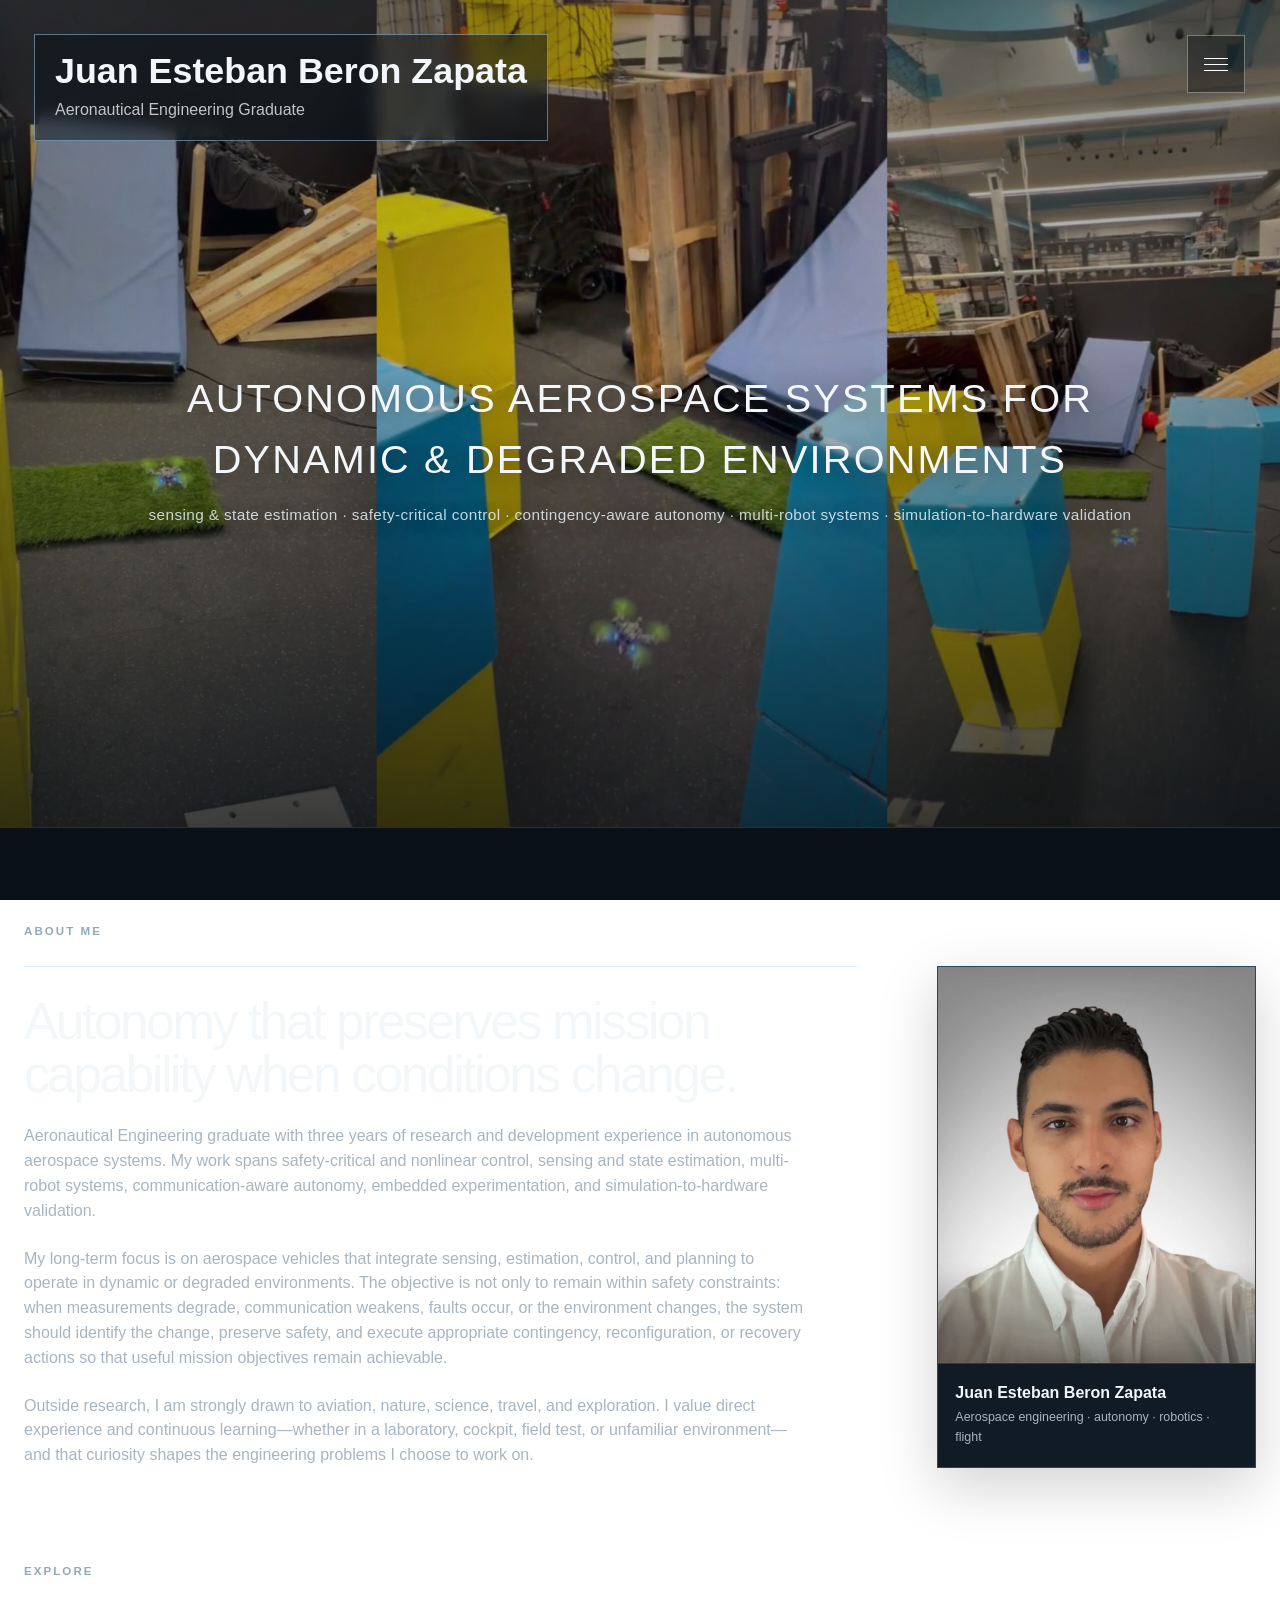
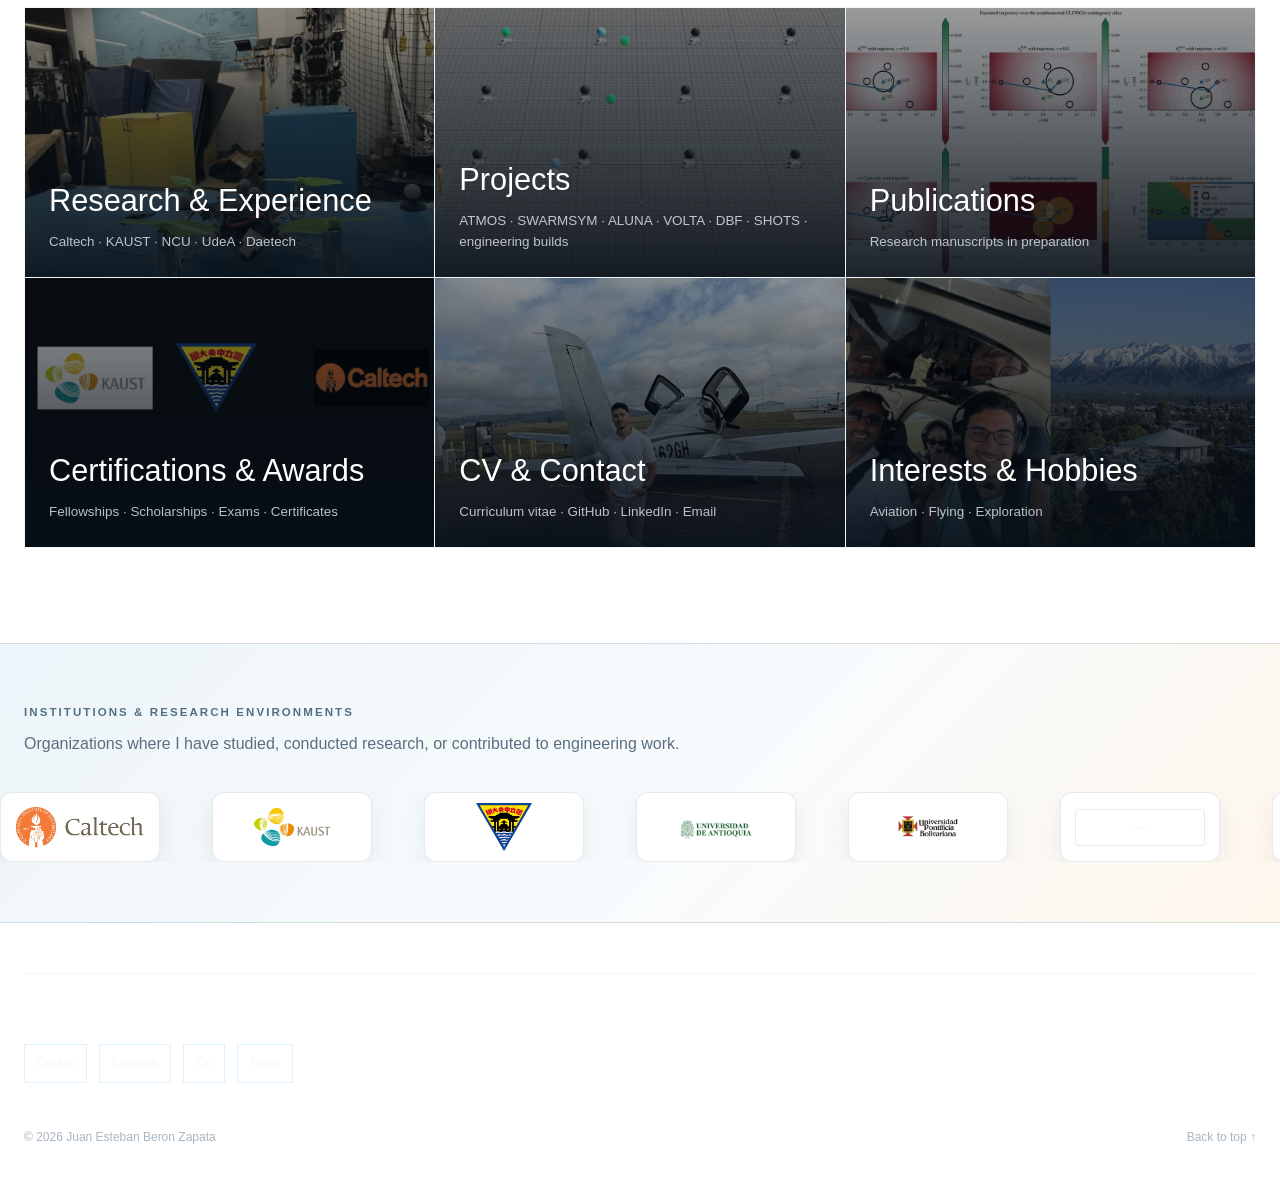
==== commit 2915fdec: "Deploy final V9 professional portfolio" ====
--- a/index.html
+++ b/index.html
@@ -1,10 +1,10 @@
 
 <!DOCTYPE html>
 
-<html lang="en"><head><meta charset="utf-8"/><meta content="width=device-width,initial-scale=1" name="viewport"/><meta content="Juan Esteban Beron Zapata — aerospace autonomy, robotics, control and resilient systems." name="description"/><title>Juan Esteban Beron Zapata</title><link href="style.css" rel="stylesheet"/></head><body>
-<header class="hero" id="home"><video autoplay="" class="hero__video" loop="" muted="" playsinline="" poster="assets/images/hero-poster.jpg"><source src="assets/media/hero.mp4" type="video/mp4"/></video><div class="hero__overlay"></div><div class="hero__identity"><h1>Juan Esteban Beron Zapata</h1><p>Graduate Aerospace Engineering student</p></div><button aria-label="Open menu" class="menu-toggle" id="menuToggle"><span></span><span></span><span></span></button><div class="hero__center"><strong>SAFE &amp; RESILIENT AEROSPACE AUTONOMY</strong><span>sensing &amp; perception · safety-critical control · adaptive mission response · robotics · simulation-to-hardware validation</span></div></header>
+<html lang="en"><head><meta charset="utf-8"/><meta content="width=device-width,initial-scale=1" name="viewport"/><meta content="Juan Esteban Beron Zapata — autonomous aerospace systems, safety-critical control, sensing, multi-robot systems, and simulation-to-hardware validation." name="description"/><title>Juan Esteban Beron Zapata</title><link href="style.css" rel="stylesheet"/></head><body>
+<header class="hero" id="home"><video autoplay="" class="hero__video" loop="" muted="" playsinline="" poster="assets/images/hero-poster.jpg"><source src="assets/media/hero.mp4" type="video/mp4"/></video><div class="hero__overlay"></div><div class="hero__identity"><h1>Juan Esteban Beron Zapata</h1><p>Aeronautical Engineering Graduate</p></div><button aria-label="Open menu" class="menu-toggle" id="menuToggle"><span></span><span></span><span></span></button><div class="hero__center"><strong>AUTONOMOUS AEROSPACE SYSTEMS FOR DYNAMIC &amp; DEGRADED ENVIRONMENTS</strong><span>sensing &amp; state estimation · safety-critical control · contingency-aware autonomy · multi-robot systems · simulation-to-hardware validation</span></div></header>
 <aside class="menu-panel" id="menuPanel"><button class="menu-close" id="menuClose">×</button><nav><a href="research.html">Research</a><a href="projects.html">Projects</a><a href="publications.html">Publications</a><a href="awards.html">Certifications &amp; Awards</a><a href="contact.html">CV &amp; Contact</a><a href="interests.html">Interests &amp; Hobbies</a></nav></aside><div class="menu-backdrop" id="menuBackdrop"></div>
-<section class="home-about shell"><div class="kicker">ABOUT ME</div><div class="home-about__grid"><div class="home-about__copy"><h2>Intelligent aerospace systems that can sense, decide and adapt when the mission changes.</h2><p>Aeronautical Engineering graduate with research and development experience spanning safety-critical control, resilient autonomy, multi-robot systems, communication-aware robotics, embedded sensing, aerospace experimentation and simulation-to-hardware validation.</p><p>My technical focus is on autonomous systems that do more than remain inside a safe set. When obstacles move, measurements degrade, communication links weaken, or the operating environment departs from the nominal plan, the autonomy stack should detect the change, evaluate viable alternatives, and execute a sequence of control, reconfiguration or contingency actions that preserves useful mission capability.</p><p class="about-human">That interest is also personal: I am drawn to flight, nature, science and exploration. I enjoy learning in new environments—whether a laboratory, cockpit, mountain trail or another country—and understanding how real systems behave outside ideal conditions.</p></div><figure class="portrait"><img alt="Juan Esteban Beron Zapata with a general-aviation aircraft" src="assets/images/profile.webp"/><figcaption><strong>Juan Esteban Beron Zapata</strong><span>Aerospace engineering · autonomy · robotics · flight</span></figcaption></figure></div></section>
+<section class="home-about shell"><div class="kicker">ABOUT ME</div><div class="home-about__grid"><div class="home-about__copy"><h2>Autonomy that preserves mission capability when conditions change.</h2><p>Aeronautical Engineering graduate with three years of research and development experience in autonomous aerospace systems. My work spans safety-critical and nonlinear control, sensing and state estimation, multi-robot systems, communication-aware autonomy, embedded experimentation, and simulation-to-hardware validation.</p><p>My long-term focus is on aerospace vehicles that integrate sensing, estimation, control, and planning to operate in dynamic or degraded environments. The objective is not only to remain within safety constraints: when measurements degrade, communication weakens, faults occur, or the environment changes, the system should identify the change, preserve safety, and execute appropriate contingency, reconfiguration, or recovery actions so that useful mission objectives remain achievable.</p><p>Outside research, I am strongly drawn to aviation, nature, science, travel, and exploration. I value direct experience and continuous learning—whether in a laboratory, cockpit, field test, or unfamiliar environment—and that curiosity shapes the engineering problems I choose to work on.</p></div><figure class="portrait"><img alt="Juan Esteban Beron Zapata with a general-aviation aircraft" src="assets/images/profile.webp"/><figcaption><strong>Juan Esteban Beron Zapata</strong><span>Aerospace engineering · autonomy · robotics · flight</span></figcaption></figure></div></section>
 <section class="shell"><div class="kicker">EXPLORE</div><div class="tile-grid"><a class="tile tile--research" href="research.html"><div><h3>Research &amp; Experience</h3><p>Caltech · KAUST · NCU · UdeA · Daetech</p></div></a><a class="tile tile--projects" href="projects.html"><div><h3>Projects</h3><p>ATMOS · SWARMSYM · ALUNA · VOLTA · DBF · SHOTS · engineering builds</p></div></a><a class="tile tile--publications" href="publications.html"><div><h3>Publications</h3><p>Research manuscripts in preparation</p></div></a><a class="tile tile--awards" href="awards.html"><div><h3>Certifications &amp; Awards</h3><p>Fellowships · Scholarships · Exams · Certificates</p></div></a><a class="tile tile--contact" href="contact.html"><div><h3>CV &amp; Contact</h3><p>Curriculum vitae · GitHub · LinkedIn · Email</p></div></a><a class="tile tile--interests" href="interests.html"><div><h3>Interests &amp; Hobbies</h3><p>Aviation · Flying · Exploration</p></div></a></div></section>
 <section class="logo-strip"><div class="shell"><div class="kicker">INSTITUTIONS &amp; RESEARCH ENVIRONMENTS</div><p>Organizations where I have studied, conducted research, or contributed to engineering work.</p></div><div class="logo-marquee"><div class="logo-track"><img alt="Caltech" src="assets/logos/caltech.webp"/><img alt="KAUST" src="assets/logos/kaust-official.png"/><img alt="National Central University" src="assets/logos/ncu-official.png"/><img alt="Universidad de Antioquia" src="assets/logos/udea.webp"/><img alt="Universidad Pontificia Bolivariana" src="assets/logos/upb.webp"/><img alt="UT Austin" src="assets/logos/utaustin.png"/><img alt="" src="assets/logos/caltech.webp"/><img alt="" src="assets/logos/kaust-official.png"/><img alt="" src="assets/logos/ncu-official.png"/><img alt="" src="assets/logos/udea.webp"/><img alt="" src="assets/logos/upb.webp"/><img alt="" src="assets/logos/utaustin.png"/></div></div></section>
 <footer class="footer shell"><div class="footer__links"><a href="https://github.com/kosmicplane" rel="noopener" target="_blank">GitHub</a><a href="https://www.linkedin.com/in/juan-esteban-beron-7432712b3" rel="noopener" target="_blank">LinkedIn</a><a href="assets/documents/Juan_Beron_CV.pdf" target="_blank">CV</a><a href="mailto:juan.beron@upb.edu.co">Email</a></div><div class="footer__bottom"><span>© <span id="year"></span> Juan Esteban Beron Zapata</span><a href="#home">Back to top ↑</a></div></footer><script src="script.js"></script></body></html>
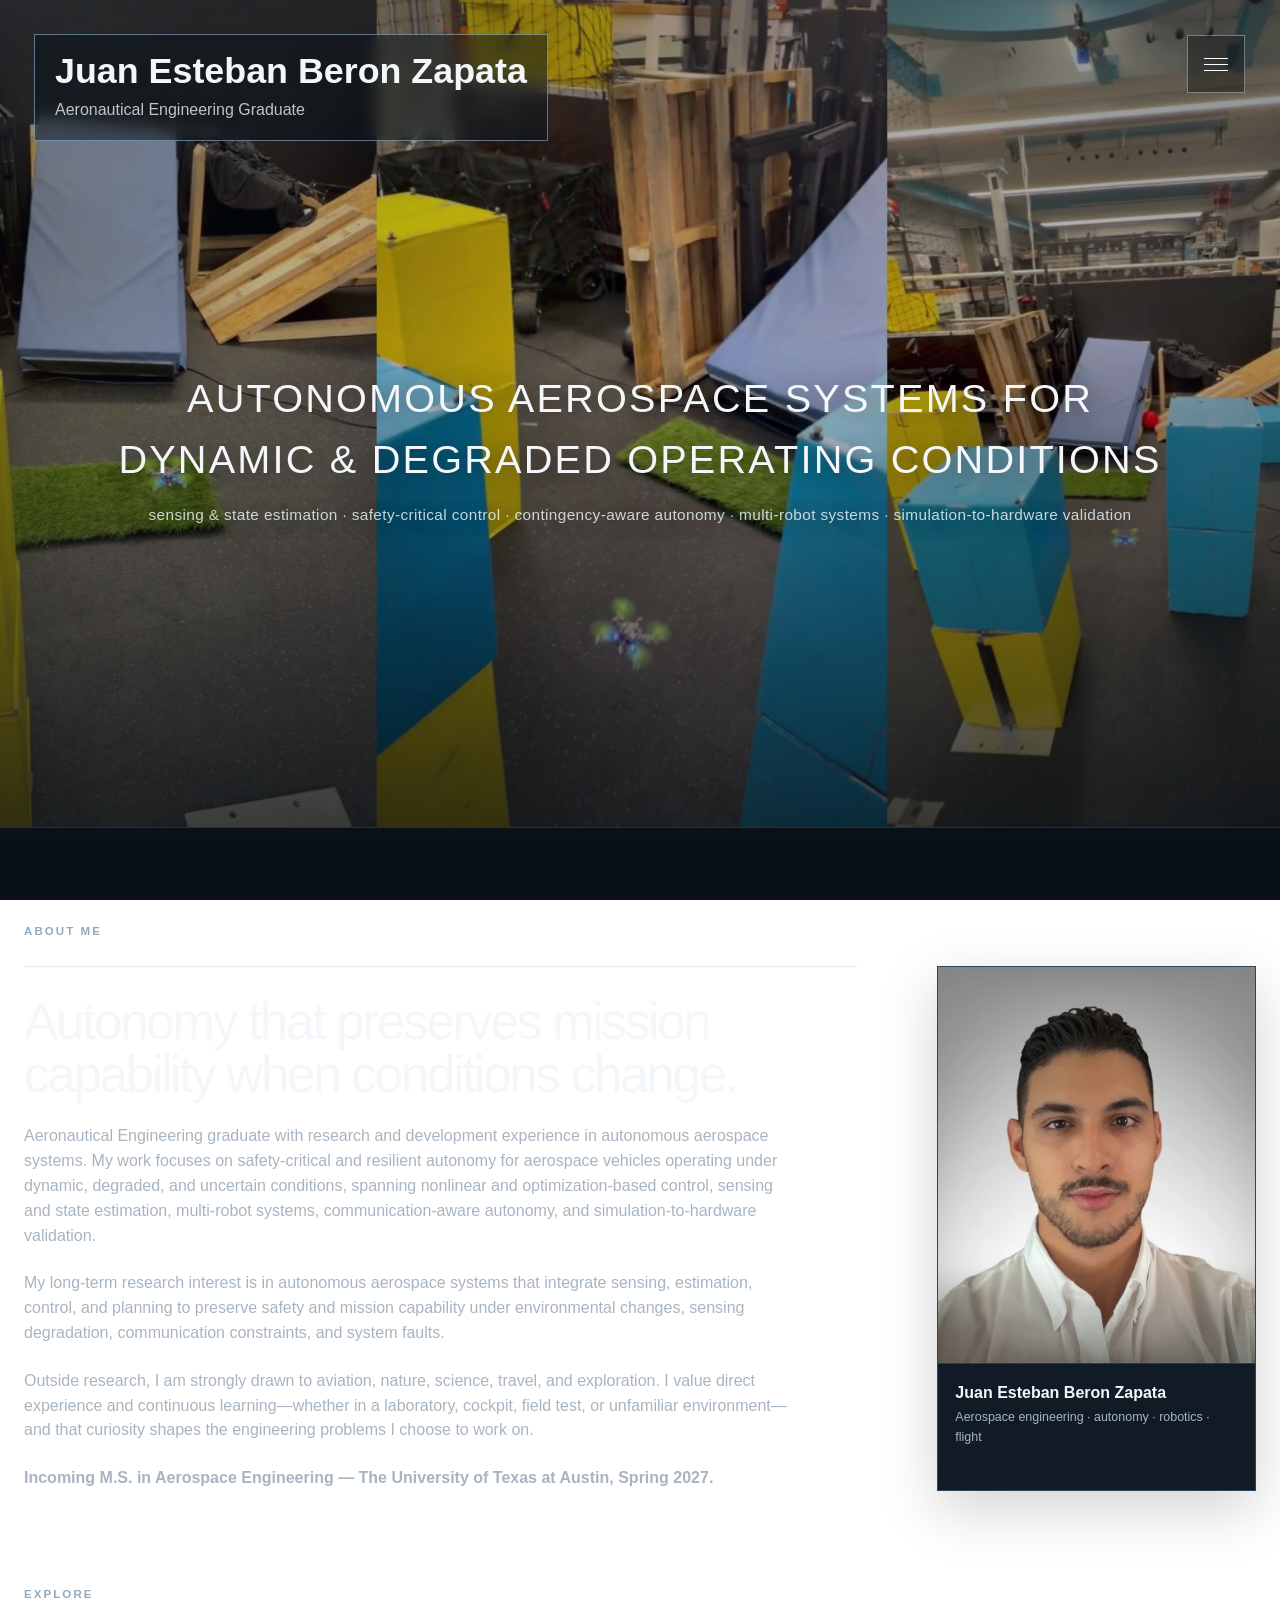
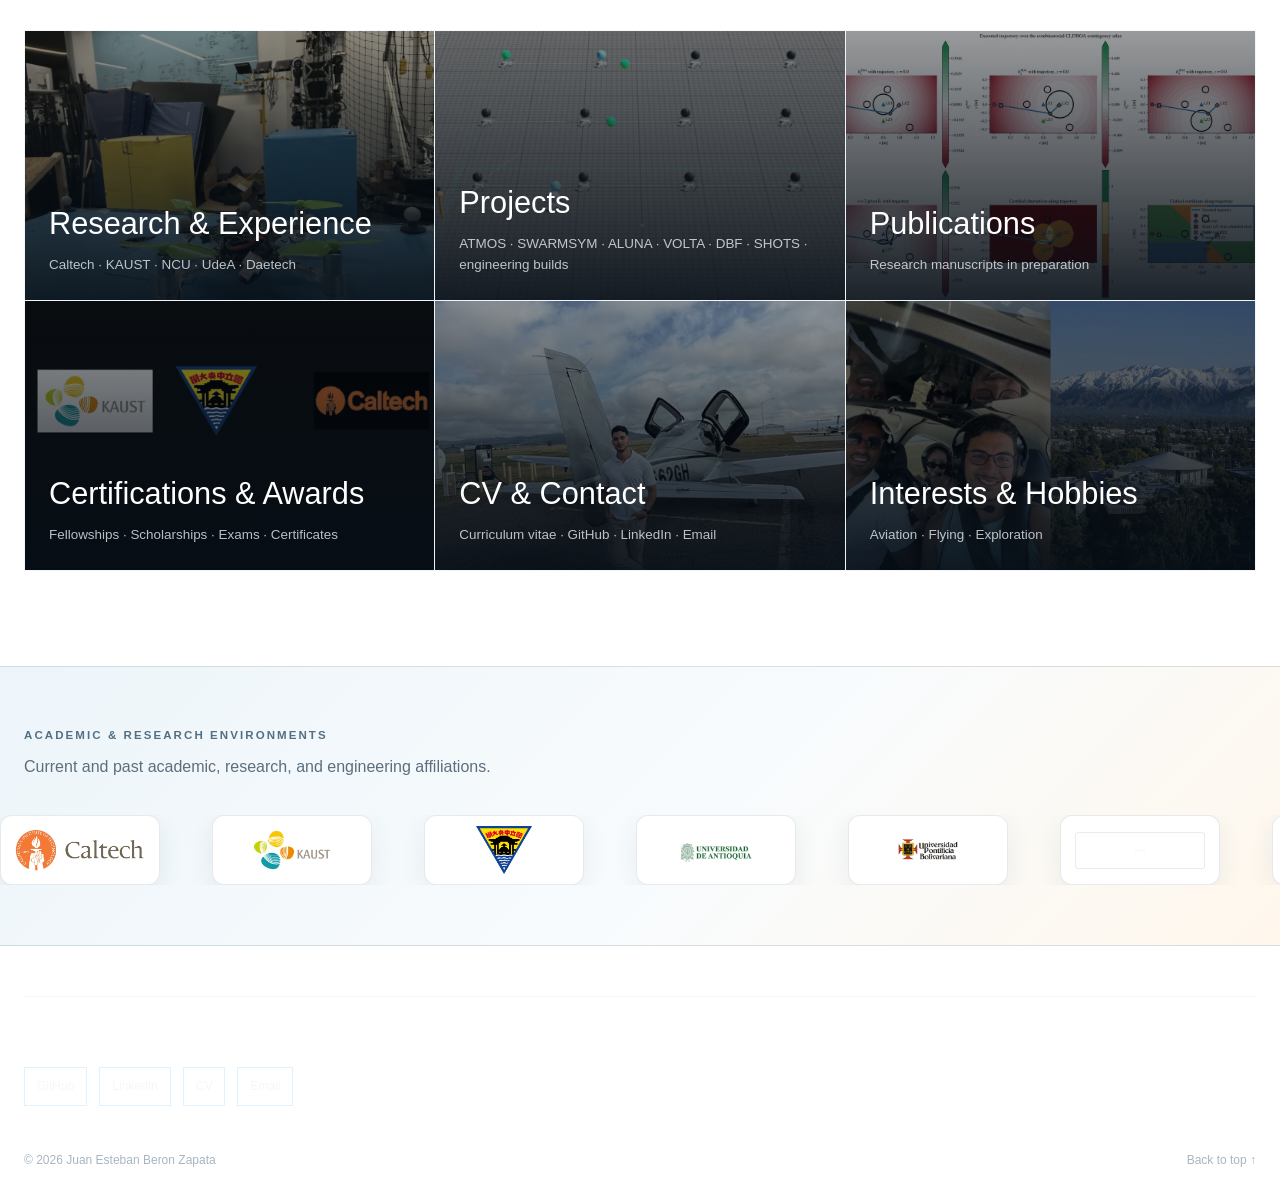
==== commit ef53a1f5: "Align homepage positioning with final CV and research narrative" ====
--- a/index.html
+++ b/index.html
@@ -2,9 +2,9 @@
 <!DOCTYPE html>
 
 <html lang="en"><head><meta charset="utf-8"/><meta content="width=device-width,initial-scale=1" name="viewport"/><meta content="Juan Esteban Beron Zapata — autonomous aerospace systems, safety-critical control, sensing, multi-robot systems, and simulation-to-hardware validation." name="description"/><title>Juan Esteban Beron Zapata</title><link href="style.css" rel="stylesheet"/></head><body>
-<header class="hero" id="home"><video autoplay="" class="hero__video" loop="" muted="" playsinline="" poster="assets/images/hero-poster.jpg"><source src="assets/media/hero.mp4" type="video/mp4"/></video><div class="hero__overlay"></div><div class="hero__identity"><h1>Juan Esteban Beron Zapata</h1><p>Aeronautical Engineering Graduate</p></div><button aria-label="Open menu" class="menu-toggle" id="menuToggle"><span></span><span></span><span></span></button><div class="hero__center"><strong>AUTONOMOUS AEROSPACE SYSTEMS FOR DYNAMIC &amp; DEGRADED ENVIRONMENTS</strong><span>sensing &amp; state estimation · safety-critical control · contingency-aware autonomy · multi-robot systems · simulation-to-hardware validation</span></div></header>
+<header class="hero" id="home"><video autoplay="" class="hero__video" loop="" muted="" playsinline="" poster="assets/images/hero-poster.jpg"><source src="assets/media/hero.mp4" type="video/mp4"/></video><div class="hero__overlay"></div><div class="hero__identity"><h1>Juan Esteban Beron Zapata</h1><p>Aeronautical Engineering Graduate</p></div><button aria-label="Open menu" class="menu-toggle" id="menuToggle"><span></span><span></span><span></span></button><div class="hero__center"><strong>AUTONOMOUS AEROSPACE SYSTEMS FOR DYNAMIC &amp; DEGRADED OPERATING CONDITIONS</strong><span>sensing &amp; state estimation · safety-critical control · contingency-aware autonomy · multi-robot systems · simulation-to-hardware validation</span></div></header>
 <aside class="menu-panel" id="menuPanel"><button class="menu-close" id="menuClose">×</button><nav><a href="research.html">Research</a><a href="projects.html">Projects</a><a href="publications.html">Publications</a><a href="awards.html">Certifications &amp; Awards</a><a href="contact.html">CV &amp; Contact</a><a href="interests.html">Interests &amp; Hobbies</a></nav></aside><div class="menu-backdrop" id="menuBackdrop"></div>
-<section class="home-about shell"><div class="kicker">ABOUT ME</div><div class="home-about__grid"><div class="home-about__copy"><h2>Autonomy that preserves mission capability when conditions change.</h2><p>Aeronautical Engineering graduate with three years of research and development experience in autonomous aerospace systems. My work spans safety-critical and nonlinear control, sensing and state estimation, multi-robot systems, communication-aware autonomy, embedded experimentation, and simulation-to-hardware validation.</p><p>My long-term focus is on aerospace vehicles that integrate sensing, estimation, control, and planning to operate in dynamic or degraded environments. The objective is not only to remain within safety constraints: when measurements degrade, communication weakens, faults occur, or the environment changes, the system should identify the change, preserve safety, and execute appropriate contingency, reconfiguration, or recovery actions so that useful mission objectives remain achievable.</p><p>Outside research, I am strongly drawn to aviation, nature, science, travel, and exploration. I value direct experience and continuous learning—whether in a laboratory, cockpit, field test, or unfamiliar environment—and that curiosity shapes the engineering problems I choose to work on.</p></div><figure class="portrait"><img alt="Juan Esteban Beron Zapata with a general-aviation aircraft" src="assets/images/profile.webp"/><figcaption><strong>Juan Esteban Beron Zapata</strong><span>Aerospace engineering · autonomy · robotics · flight</span></figcaption></figure></div></section>
+<section class="home-about shell"><div class="kicker">ABOUT ME</div><div class="home-about__grid"><div class="home-about__copy"><h2>Autonomy that preserves mission capability when conditions change.</h2><p>Aeronautical Engineering graduate with research and development experience in autonomous aerospace systems. My work focuses on safety-critical and resilient autonomy for aerospace vehicles operating under dynamic, degraded, and uncertain conditions, spanning nonlinear and optimization-based control, sensing and state estimation, multi-robot systems, communication-aware autonomy, and simulation-to-hardware validation.</p><p>My long-term research interest is in autonomous aerospace systems that integrate sensing, estimation, control, and planning to preserve safety and mission capability under environmental changes, sensing degradation, communication constraints, and system faults.</p><p>Outside research, I am strongly drawn to aviation, nature, science, travel, and exploration. I value direct experience and continuous learning—whether in a laboratory, cockpit, field test, or unfamiliar environment—and that curiosity shapes the engineering problems I choose to work on.</p><p><strong>Incoming M.S. in Aerospace Engineering — The University of Texas at Austin, Spring 2027.</strong></p></div><figure class="portrait"><img alt="Juan Esteban Beron Zapata with a general-aviation aircraft" src="assets/images/profile.webp"/><figcaption><strong>Juan Esteban Beron Zapata</strong><span>Aerospace engineering · autonomy · robotics · flight</span></figcaption></figure></div></section>
 <section class="shell"><div class="kicker">EXPLORE</div><div class="tile-grid"><a class="tile tile--research" href="research.html"><div><h3>Research &amp; Experience</h3><p>Caltech · KAUST · NCU · UdeA · Daetech</p></div></a><a class="tile tile--projects" href="projects.html"><div><h3>Projects</h3><p>ATMOS · SWARMSYM · ALUNA · VOLTA · DBF · SHOTS · engineering builds</p></div></a><a class="tile tile--publications" href="publications.html"><div><h3>Publications</h3><p>Research manuscripts in preparation</p></div></a><a class="tile tile--awards" href="awards.html"><div><h3>Certifications &amp; Awards</h3><p>Fellowships · Scholarships · Exams · Certificates</p></div></a><a class="tile tile--contact" href="contact.html"><div><h3>CV &amp; Contact</h3><p>Curriculum vitae · GitHub · LinkedIn · Email</p></div></a><a class="tile tile--interests" href="interests.html"><div><h3>Interests &amp; Hobbies</h3><p>Aviation · Flying · Exploration</p></div></a></div></section>
-<section class="logo-strip"><div class="shell"><div class="kicker">INSTITUTIONS &amp; RESEARCH ENVIRONMENTS</div><p>Organizations where I have studied, conducted research, or contributed to engineering work.</p></div><div class="logo-marquee"><div class="logo-track"><img alt="Caltech" src="assets/logos/caltech.webp"/><img alt="KAUST" src="assets/logos/kaust-official.png"/><img alt="National Central University" src="assets/logos/ncu-official.png"/><img alt="Universidad de Antioquia" src="assets/logos/udea.webp"/><img alt="Universidad Pontificia Bolivariana" src="assets/logos/upb.webp"/><img alt="UT Austin" src="assets/logos/utaustin.png"/><img alt="" src="assets/logos/caltech.webp"/><img alt="" src="assets/logos/kaust-official.png"/><img alt="" src="assets/logos/ncu-official.png"/><img alt="" src="assets/logos/udea.webp"/><img alt="" src="assets/logos/upb.webp"/><img alt="" src="assets/logos/utaustin.png"/></div></div></section>
+<section class="logo-strip"><div class="shell"><div class="kicker">ACADEMIC &amp; RESEARCH ENVIRONMENTS</div><p>Current and past academic, research, and engineering affiliations.</p></div><div class="logo-marquee"><div class="logo-track"><img alt="Caltech" src="assets/logos/caltech.webp"/><img alt="KAUST" src="assets/logos/kaust-official.png"/><img alt="National Central University" src="assets/logos/ncu-official.png"/><img alt="Universidad de Antioquia" src="assets/logos/udea.webp"/><img alt="Universidad Pontificia Bolivariana" src="assets/logos/upb.webp"/><img alt="UT Austin" src="assets/logos/utaustin.png"/><img alt="" src="assets/logos/caltech.webp"/><img alt="" src="assets/logos/kaust-official.png"/><img alt="" src="assets/logos/ncu-official.png"/><img alt="" src="assets/logos/udea.webp"/><img alt="" src="assets/logos/upb.webp"/><img alt="" src="assets/logos/utaustin.png"/></div></div></section>
 <footer class="footer shell"><div class="footer__links"><a href="https://github.com/kosmicplane" rel="noopener" target="_blank">GitHub</a><a href="https://www.linkedin.com/in/juan-esteban-beron-7432712b3" rel="noopener" target="_blank">LinkedIn</a><a href="assets/documents/Juan_Beron_CV.pdf" target="_blank">CV</a><a href="mailto:juan.beron@upb.edu.co">Email</a></div><div class="footer__bottom"><span>© <span id="year"></span> Juan Esteban Beron Zapata</span><a href="#home">Back to top ↑</a></div></footer><script src="script.js"></script></body></html>
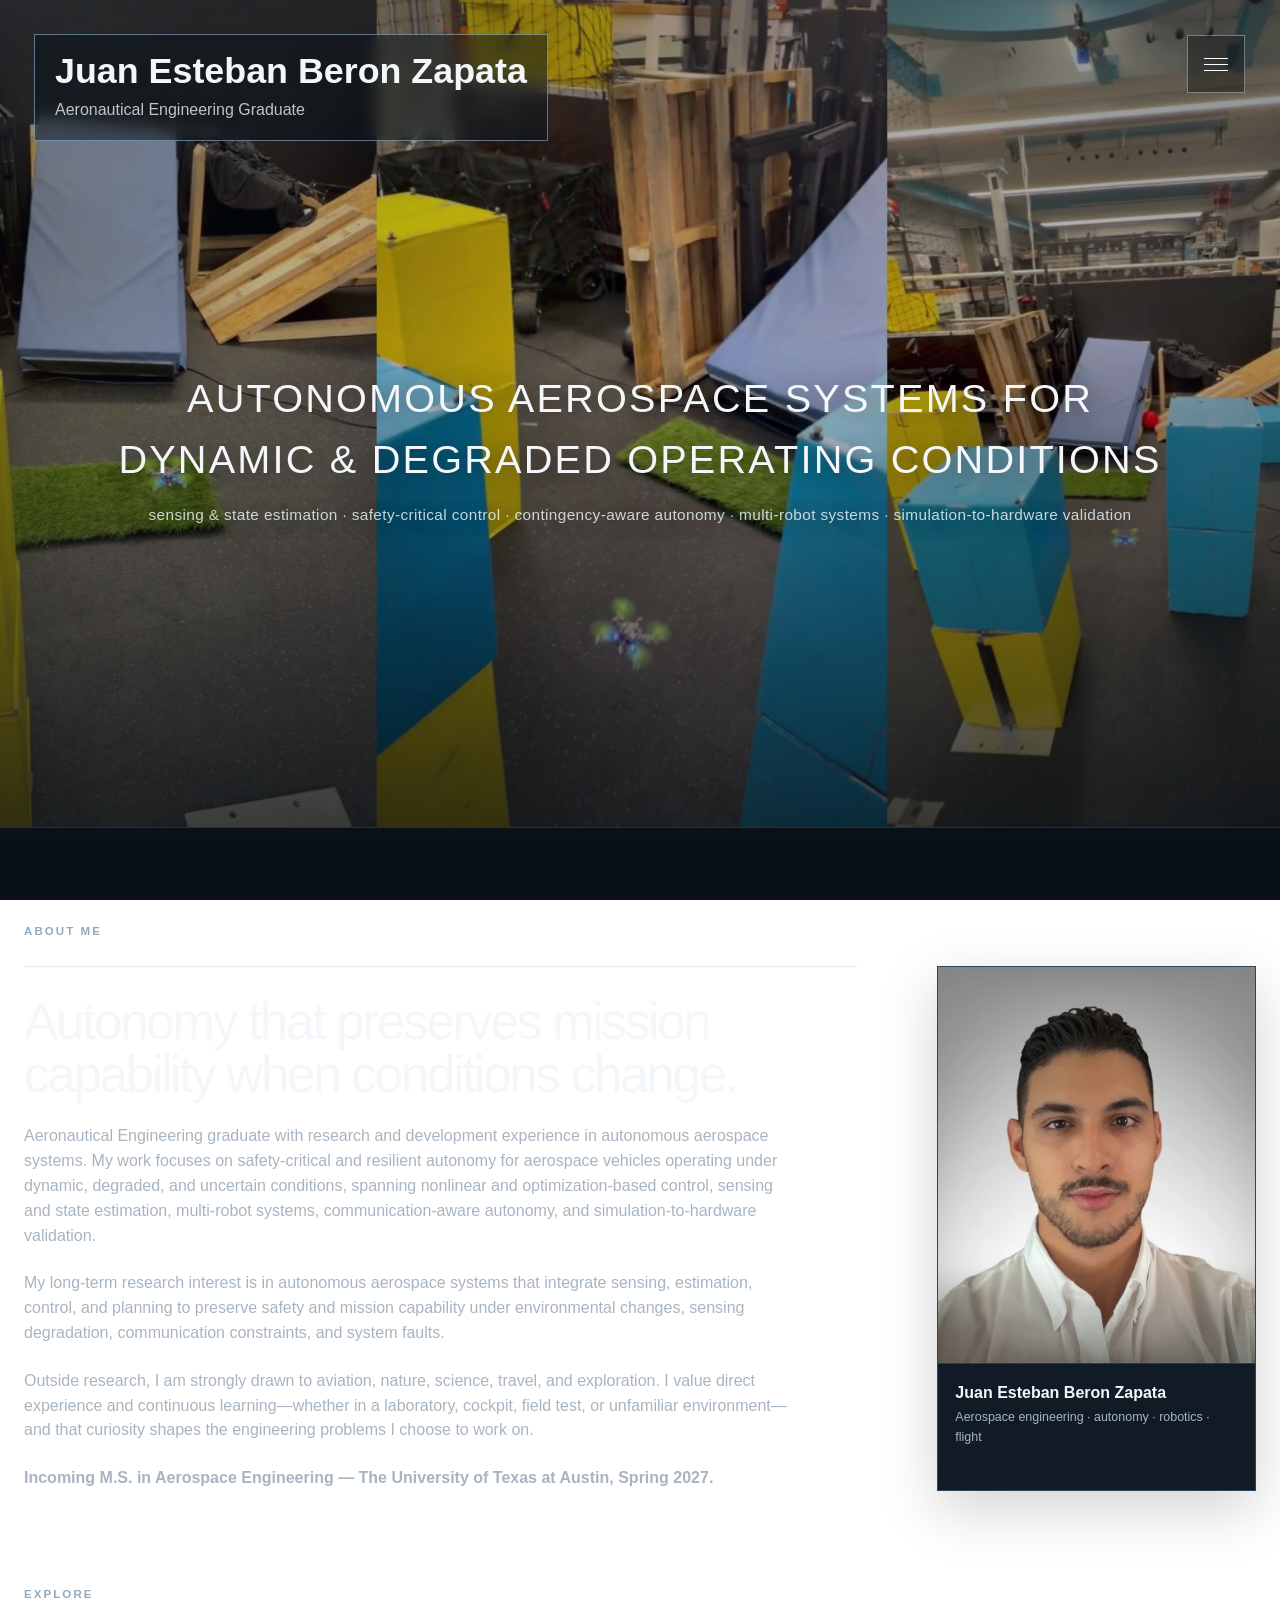
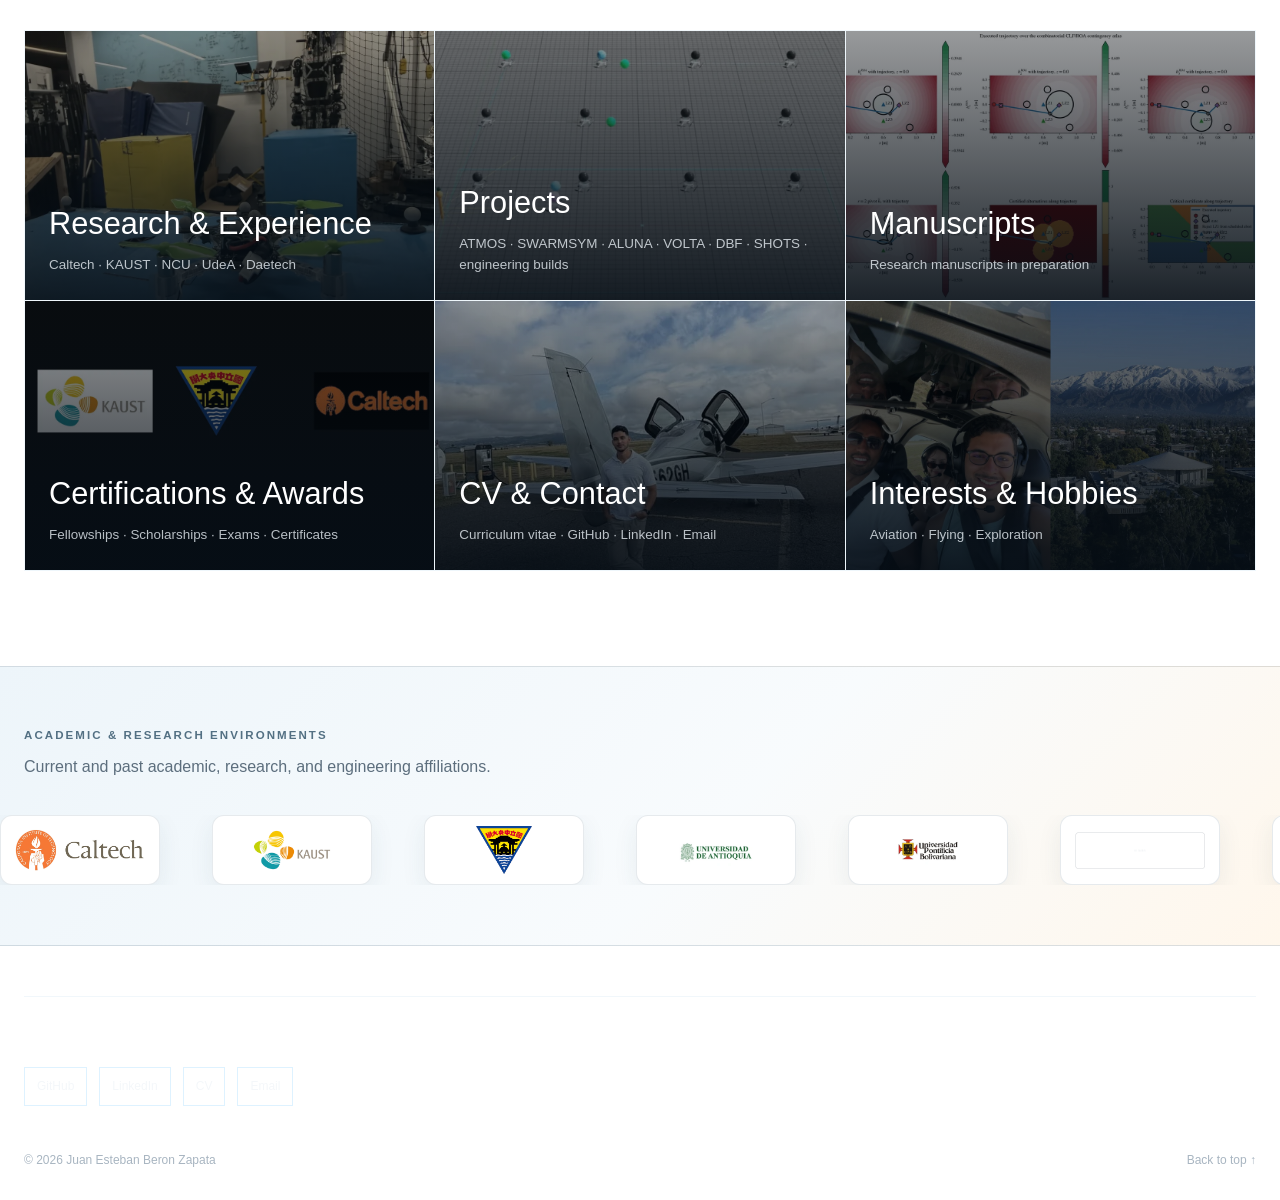
==== commit d506dd88: "Synchronize navigation and professional links" ====
--- a/index.html
+++ b/index.html
@@ -3,8 +3,8 @@
 
 <html lang="en"><head><meta charset="utf-8"/><meta content="width=device-width,initial-scale=1" name="viewport"/><meta content="Juan Esteban Beron Zapata — autonomous aerospace systems, safety-critical control, sensing, multi-robot systems, and simulation-to-hardware validation." name="description"/><title>Juan Esteban Beron Zapata</title><link href="style.css" rel="stylesheet"/></head><body>
 <header class="hero" id="home"><video autoplay="" class="hero__video" loop="" muted="" playsinline="" poster="assets/images/hero-poster.jpg"><source src="assets/media/hero.mp4" type="video/mp4"/></video><div class="hero__overlay"></div><div class="hero__identity"><h1>Juan Esteban Beron Zapata</h1><p>Aeronautical Engineering Graduate</p></div><button aria-label="Open menu" class="menu-toggle" id="menuToggle"><span></span><span></span><span></span></button><div class="hero__center"><strong>AUTONOMOUS AEROSPACE SYSTEMS FOR DYNAMIC &amp; DEGRADED OPERATING CONDITIONS</strong><span>sensing &amp; state estimation · safety-critical control · contingency-aware autonomy · multi-robot systems · simulation-to-hardware validation</span></div></header>
-<aside class="menu-panel" id="menuPanel"><button class="menu-close" id="menuClose">×</button><nav><a href="research.html">Research</a><a href="projects.html">Projects</a><a href="publications.html">Publications</a><a href="awards.html">Certifications &amp; Awards</a><a href="contact.html">CV &amp; Contact</a><a href="interests.html">Interests &amp; Hobbies</a></nav></aside><div class="menu-backdrop" id="menuBackdrop"></div>
+<aside class="menu-panel" id="menuPanel"><button class="menu-close" id="menuClose">×</button><nav><a href="research.html">Research</a><a href="projects.html">Projects</a><a href="publications.html">Manuscripts</a><a href="awards.html">Certifications &amp; Awards</a><a href="contact.html">CV &amp; Contact</a><a href="interests.html">Interests &amp; Hobbies</a></nav></aside><div class="menu-backdrop" id="menuBackdrop"></div>
 <section class="home-about shell"><div class="kicker">ABOUT ME</div><div class="home-about__grid"><div class="home-about__copy"><h2>Autonomy that preserves mission capability when conditions change.</h2><p>Aeronautical Engineering graduate with research and development experience in autonomous aerospace systems. My work focuses on safety-critical and resilient autonomy for aerospace vehicles operating under dynamic, degraded, and uncertain conditions, spanning nonlinear and optimization-based control, sensing and state estimation, multi-robot systems, communication-aware autonomy, and simulation-to-hardware validation.</p><p>My long-term research interest is in autonomous aerospace systems that integrate sensing, estimation, control, and planning to preserve safety and mission capability under environmental changes, sensing degradation, communication constraints, and system faults.</p><p>Outside research, I am strongly drawn to aviation, nature, science, travel, and exploration. I value direct experience and continuous learning—whether in a laboratory, cockpit, field test, or unfamiliar environment—and that curiosity shapes the engineering problems I choose to work on.</p><p><strong>Incoming M.S. in Aerospace Engineering — The University of Texas at Austin, Spring 2027.</strong></p></div><figure class="portrait"><img alt="Juan Esteban Beron Zapata with a general-aviation aircraft" src="assets/images/profile.webp"/><figcaption><strong>Juan Esteban Beron Zapata</strong><span>Aerospace engineering · autonomy · robotics · flight</span></figcaption></figure></div></section>
-<section class="shell"><div class="kicker">EXPLORE</div><div class="tile-grid"><a class="tile tile--research" href="research.html"><div><h3>Research &amp; Experience</h3><p>Caltech · KAUST · NCU · UdeA · Daetech</p></div></a><a class="tile tile--projects" href="projects.html"><div><h3>Projects</h3><p>ATMOS · SWARMSYM · ALUNA · VOLTA · DBF · SHOTS · engineering builds</p></div></a><a class="tile tile--publications" href="publications.html"><div><h3>Publications</h3><p>Research manuscripts in preparation</p></div></a><a class="tile tile--awards" href="awards.html"><div><h3>Certifications &amp; Awards</h3><p>Fellowships · Scholarships · Exams · Certificates</p></div></a><a class="tile tile--contact" href="contact.html"><div><h3>CV &amp; Contact</h3><p>Curriculum vitae · GitHub · LinkedIn · Email</p></div></a><a class="tile tile--interests" href="interests.html"><div><h3>Interests &amp; Hobbies</h3><p>Aviation · Flying · Exploration</p></div></a></div></section>
+<section class="shell"><div class="kicker">EXPLORE</div><div class="tile-grid"><a class="tile tile--research" href="research.html"><div><h3>Research &amp; Experience</h3><p>Caltech · KAUST · NCU · UdeA · Daetech</p></div></a><a class="tile tile--projects" href="projects.html"><div><h3>Projects</h3><p>ATMOS · SWARMSYM · ALUNA · VOLTA · DBF · SHOTS · engineering builds</p></div></a><a class="tile tile--publications" href="publications.html"><div><h3>Manuscripts</h3><p>Research manuscripts in preparation</p></div></a><a class="tile tile--awards" href="awards.html"><div><h3>Certifications &amp; Awards</h3><p>Fellowships · Scholarships · Exams · Certificates</p></div></a><a class="tile tile--contact" href="contact.html"><div><h3>CV &amp; Contact</h3><p>Curriculum vitae · GitHub · LinkedIn · Email</p></div></a><a class="tile tile--interests" href="interests.html"><div><h3>Interests &amp; Hobbies</h3><p>Aviation · Flying · Exploration</p></div></a></div></section>
 <section class="logo-strip"><div class="shell"><div class="kicker">ACADEMIC &amp; RESEARCH ENVIRONMENTS</div><p>Current and past academic, research, and engineering affiliations.</p></div><div class="logo-marquee"><div class="logo-track"><img alt="Caltech" src="assets/logos/caltech.webp"/><img alt="KAUST" src="assets/logos/kaust-official.png"/><img alt="National Central University" src="assets/logos/ncu-official.png"/><img alt="Universidad de Antioquia" src="assets/logos/udea.webp"/><img alt="Universidad Pontificia Bolivariana" src="assets/logos/upb.webp"/><img alt="UT Austin" src="assets/logos/utaustin.png"/><img alt="" src="assets/logos/caltech.webp"/><img alt="" src="assets/logos/kaust-official.png"/><img alt="" src="assets/logos/ncu-official.png"/><img alt="" src="assets/logos/udea.webp"/><img alt="" src="assets/logos/upb.webp"/><img alt="" src="assets/logos/utaustin.png"/></div></div></section>
-<footer class="footer shell"><div class="footer__links"><a href="https://github.com/kosmicplane" rel="noopener" target="_blank">GitHub</a><a href="https://www.linkedin.com/in/juan-esteban-beron-7432712b3" rel="noopener" target="_blank">LinkedIn</a><a href="assets/documents/Juan_Beron_CV.pdf" target="_blank">CV</a><a href="mailto:juan.beron@upb.edu.co">Email</a></div><div class="footer__bottom"><span>© <span id="year"></span> Juan Esteban Beron Zapata</span><a href="#home">Back to top ↑</a></div></footer><script src="script.js"></script></body></html>
+<footer class="footer shell"><div class="footer__links"><a href="https://github.com/kosmicplane" rel="noopener" target="_blank">GitHub</a><a href="https://www.linkedin.com/in/juan-esteban-beron-zapata-7432712b3/" rel="noopener" target="_blank">LinkedIn</a><a href="assets/documents/Juan_Beron_CV.pdf" target="_blank">CV</a><a href="mailto:juan.beron@upb.edu.co">Email</a></div><div class="footer__bottom"><span>© <span id="year"></span> Juan Esteban Beron Zapata</span><a href="#home">Back to top ↑</a></div></footer><script src="script.js"></script></body></html>
